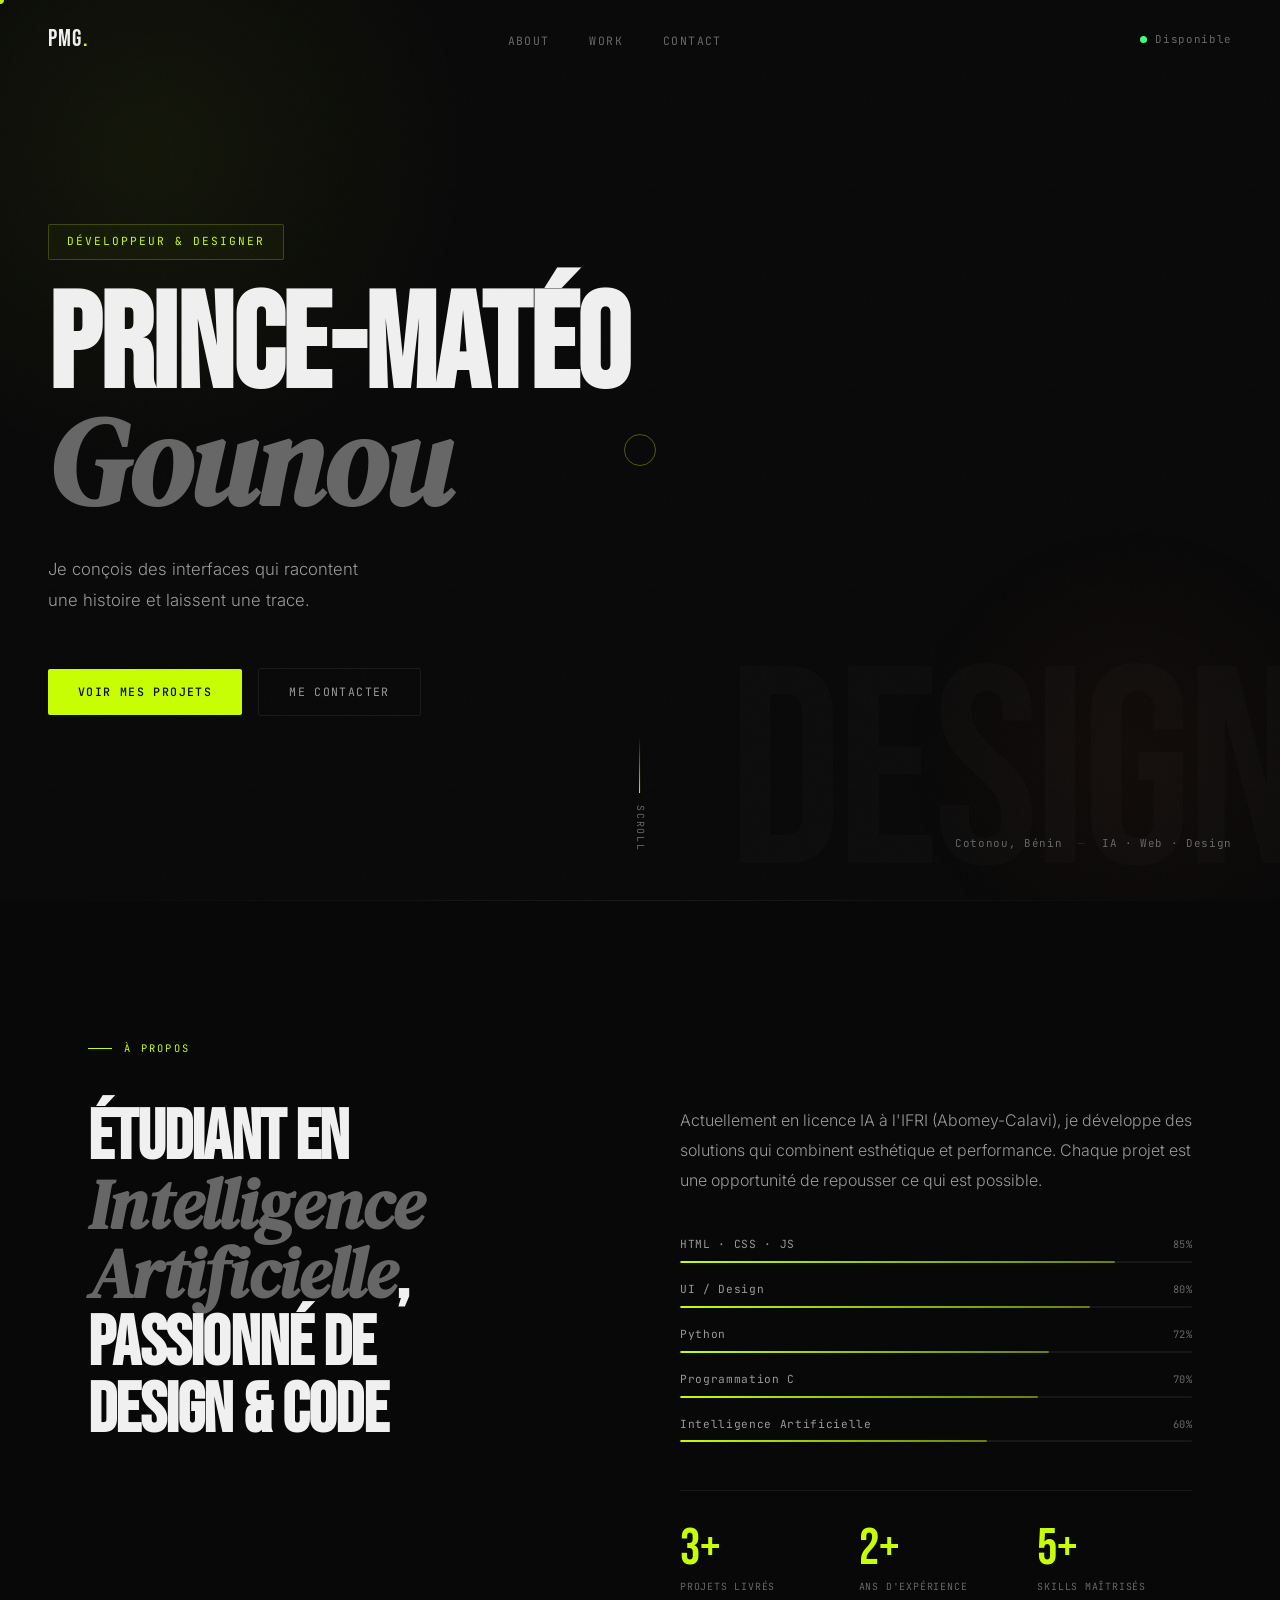
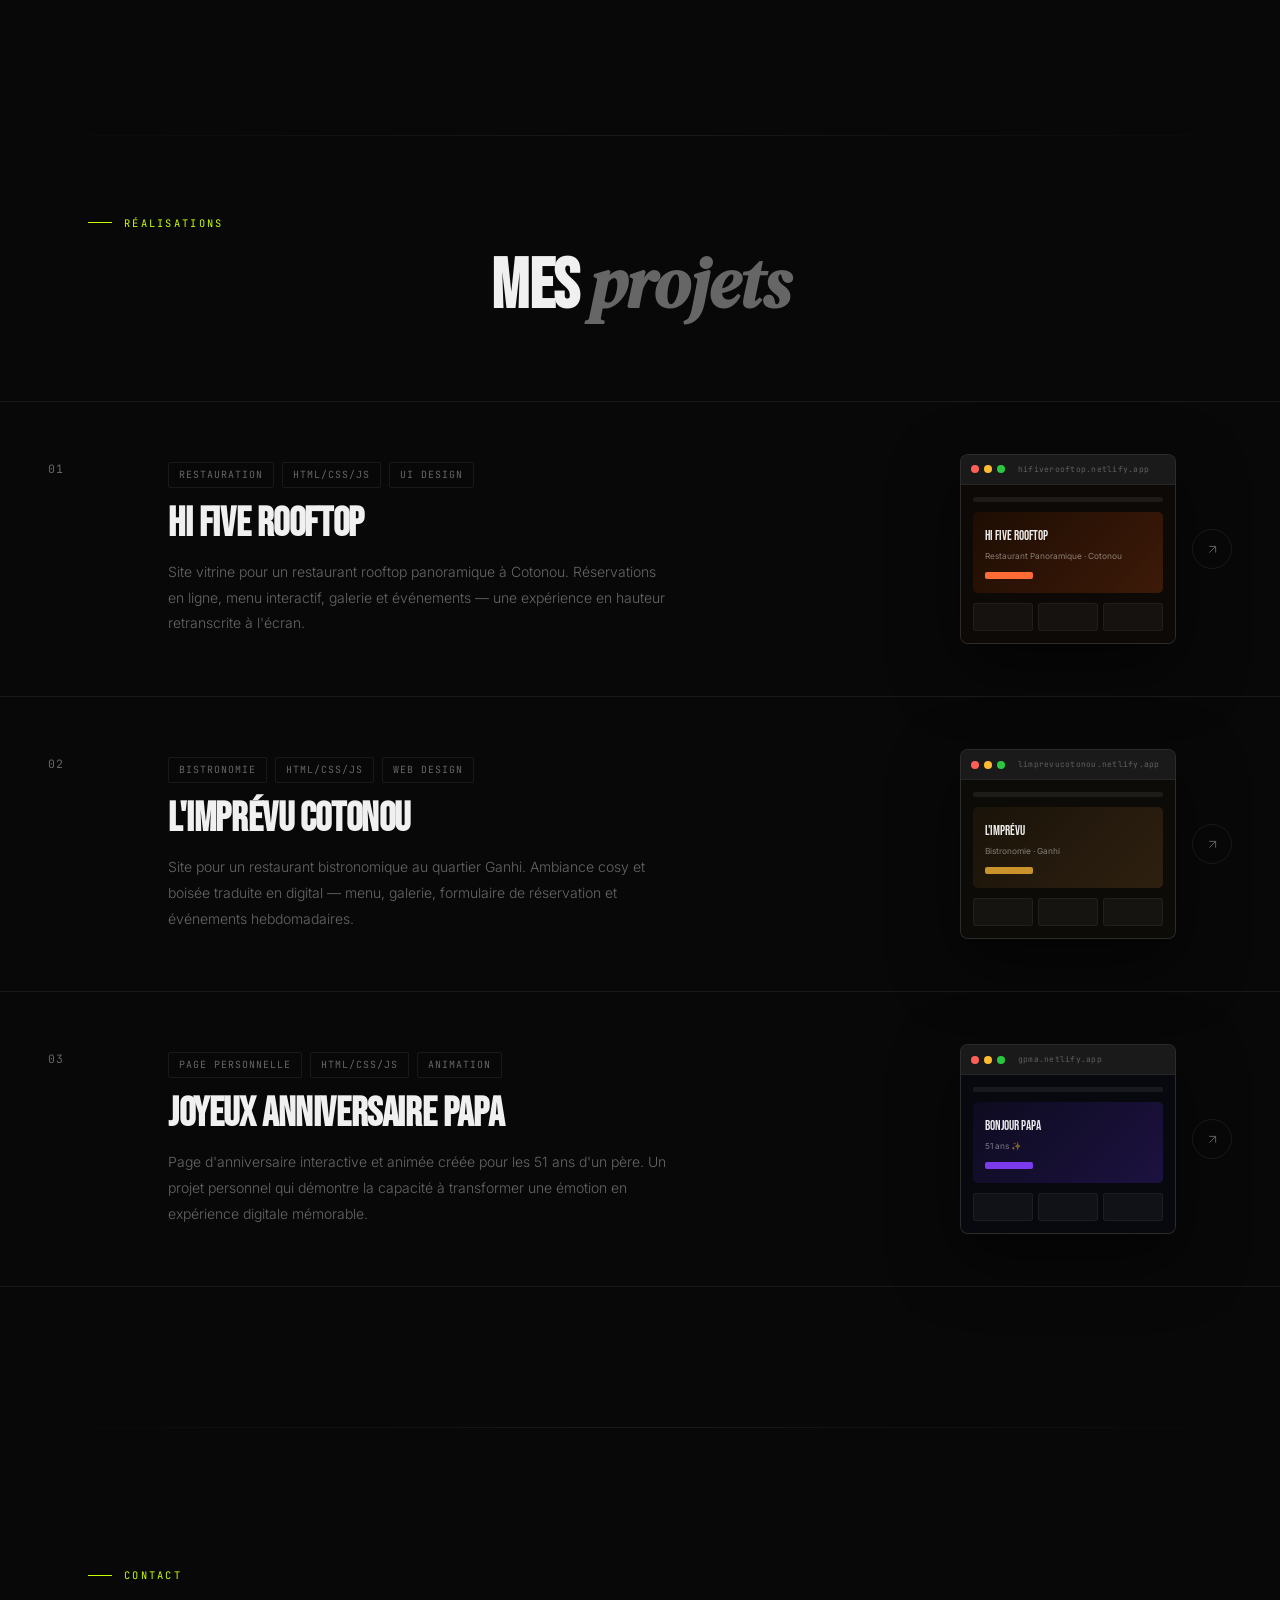
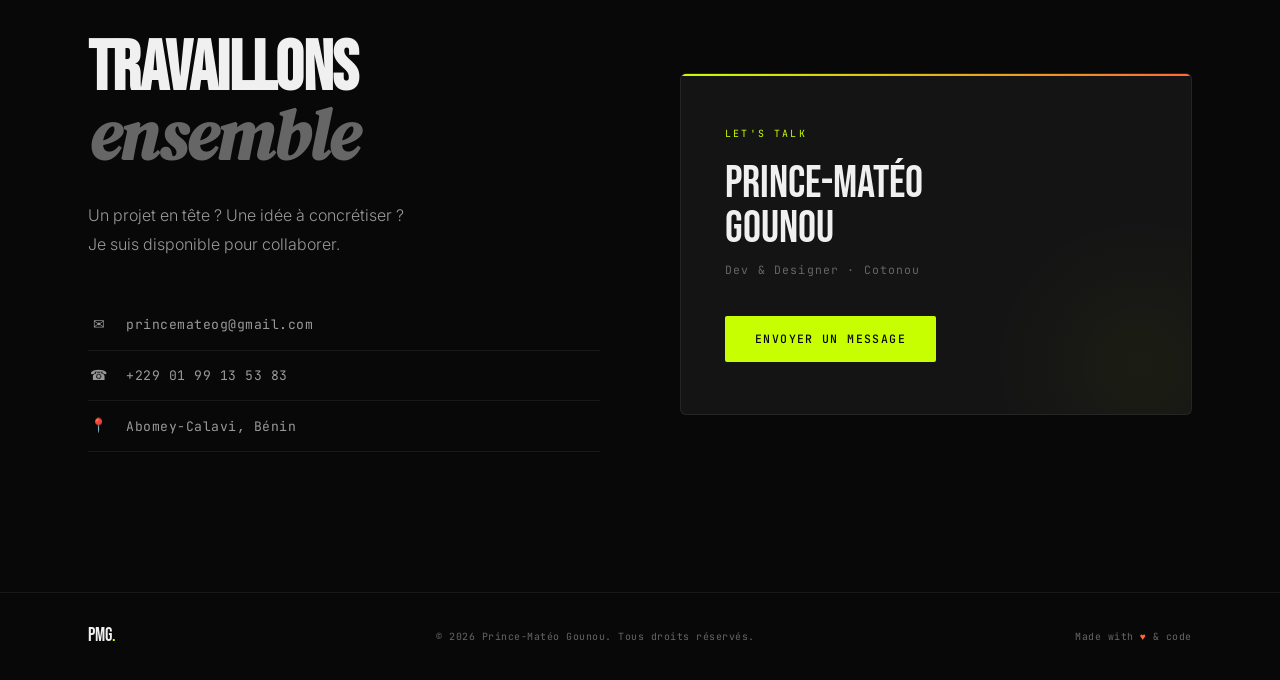
==== index.html @ 150fc267 "Initial commit" ====
<!DOCTYPE html>
<html lang="fr">
<head>
  <meta charset="UTF-8" />
  <meta name="viewport" content="width=device-width, initial-scale=1.0" />
  <title>Prince-Matéo Gounou — Portfolio</title>
  <link rel="stylesheet" href="style.css" />
  <link rel="preconnect" href="https://fonts.googleapis.com" />
  <link rel="preconnect" href="https://fonts.gstatic.com" crossorigin />
  <link href="https://fonts.googleapis.com/css2?family=Bebas+Neue&family=DM+Serif+Display:ital@0;1&family=JetBrains+Mono:wght@300;400&family=Inter:wght@300;400;500&display=swap" rel="stylesheet" />
</head>
<body>

  <!-- Custom cursor -->
  <div class="cursor" id="cursor"></div>
  <div class="cursor-trail" id="cursorTrail"></div>

  <!-- Noise overlay -->
  <div class="noise"></div>

  <!-- NAV -->
  <nav class="nav" id="nav">
    <div class="nav-logo">PMG<span class="dot">.</span></div>
    <ul class="nav-links" id="navLinks">
      <li><a href="#about">About</a></li>
      <li><a href="#projects">Work</a></li>
      <li><a href="#contact">Contact</a></li>
    </ul>
    <div class="nav-right">
      <div class="nav-status">
        <span class="status-dot"></span>
        <span>Disponible</span>
      </div>
      <button class="hamburger" id="hamburger" aria-label="Ouvrir le menu">
        <span></span><span></span><span></span>
      </button>
    </div>
  </nav>

  <!-- Mobile menu overlay -->
  <div class="mobile-menu" id="mobileMenu">
    <button class="mobile-close" id="mobileClose" aria-label="Fermer">✕</button>
    <a href="#about" class="mobile-link">About</a>
    <a href="#projects" class="mobile-link">Work</a>
    <a href="#contact" class="mobile-link">Contact</a>
  </div>
  <div class="mobile-overlay" id="mobileOverlay"></div>

  <!-- HERO -->
  <section class="hero" id="hero">
    <div class="hero-bg-text">DESIGN</div>
    <div class="hero-content">
      <div class="hero-tag reveal-up">Développeur &amp; Designer</div>
      <h1 class="hero-title">
        <span class="line reveal-up" data-delay="0.1">Prince-Matéo</span>
        <span class="line italic reveal-up" data-delay="0.2">Gounou</span>
      </h1>
      <p class="hero-sub reveal-up" data-delay="0.35">
        Je conçois des interfaces qui racontent<br />une histoire et laissent une trace.
      </p>
      <div class="hero-cta reveal-up" data-delay="0.45">
        <a href="#projects" class="btn-primary">Voir mes projets</a>
        <a href="#contact" class="btn-ghost">Me contacter</a>
      </div>
    </div>
    <div class="hero-scroll">
      <div class="scroll-line"></div>
      <span>Scroll</span>
    </div>
    <div class="hero-meta">
      <span>Cotonou, Bénin</span>
      <span class="sep">—</span>
      <span>IA · Web · Design</span>
    </div>
  </section>

  <!-- ABOUT -->
  <section class="about" id="about">
    <div class="container">
      <div class="section-label reveal-up">À propos</div>
      <div class="about-grid">
        <div class="about-left reveal-up">
          <h2 class="section-title">Étudiant en <em>Intelligence<br />Artificielle</em>, passionné de<br />design &amp; code</h2>
        </div>
        <div class="about-right">
          <p class="reveal-up" data-delay="0.1">
            Actuellement en licence IA à l'IFRI (Abomey-Calavi), je développe des solutions
            qui combinent esthétique et performance. Chaque projet est une opportunité
            de repousser ce qui est possible.
          </p>
          <div class="skills-grid reveal-up" data-delay="0.2">
            <div class="skill-item">
              <div class="skill-header">
                <span class="skill-label">HTML · CSS · JS</span>
                <span class="skill-pct">85%</span>
              </div>
              <div class="skill-bar"><div class="skill-fill" data-w="85"></div></div>
            </div>
            <div class="skill-item">
              <div class="skill-header">
                <span class="skill-label">UI / Design</span>
                <span class="skill-pct">80%</span>
              </div>
              <div class="skill-bar"><div class="skill-fill" data-w="80"></div></div>
            </div>
            <div class="skill-item">
              <div class="skill-header">
                <span class="skill-label">Python</span>
                <span class="skill-pct">72%</span>
              </div>
              <div class="skill-bar"><div class="skill-fill" data-w="72"></div></div>
            </div>
            <div class="skill-item">
              <div class="skill-header">
                <span class="skill-label">Programmation C</span>
                <span class="skill-pct">70%</span>
              </div>
              <div class="skill-bar"><div class="skill-fill" data-w="70"></div></div>
            </div>
            <div class="skill-item">
              <div class="skill-header">
                <span class="skill-label">Intelligence Artificielle</span>
                <span class="skill-pct">60%</span>
              </div>
              <div class="skill-bar"><div class="skill-fill" data-w="60"></div></div>
            </div>
          </div>
          <div class="about-stats reveal-up" data-delay="0.3">
            <div class="stat">
              <span class="stat-num" data-target="3">0</span>
              <span class="stat-label">Projets livrés</span>
            </div>
            <div class="stat">
              <span class="stat-num" data-target="2">0</span>
              <span class="stat-label">Ans d'expérience</span>
            </div>
            <div class="stat">
              <span class="stat-num" data-target="5">0</span>
              <span class="stat-label">Skills maîtrisés</span>
            </div>
          </div>
        </div>
      </div>
    </div>
  </section>

  <!-- PROJECTS -->
  <section class="projects" id="projects">
    <div class="container">
      <div class="section-label reveal-up">Réalisations</div>
      <h2 class="section-title centered reveal-up">Mes <em>projets</em></h2>
    </div>

    <div class="projects-list">

      <!-- Project 1 -->
      <article class="project-card reveal-up" data-delay="0.05">
        <a href="https://hifiverooftop.netlify.app/" target="_blank" rel="noopener noreferrer" class="project-link">
          <div class="project-number">01</div>
          <div class="project-info">
            <div class="project-tags">
              <span>Restauration</span>
              <span>HTML/CSS/JS</span>
              <span>UI Design</span>
            </div>
            <h3 class="project-title">Hi Five Rooftop</h3>
            <p class="project-desc">
              Site vitrine pour un restaurant rooftop panoramique à Cotonou.
              Réservations en ligne, menu interactif, galerie et événements —
              une expérience en hauteur retranscrite à l'écran.
            </p>
          </div>
          <div class="project-preview">
            <div class="project-screen">
              <div class="screen-header">
                <span class="dot-r"></span><span class="dot-y"></span><span class="dot-g"></span>
                <div class="screen-url">hifiverooftop.netlify.app</div>
              </div>
              <div class="screen-body hifive-preview">
                <div class="prev-nav"></div>
                <div class="prev-hero">
                  <div class="prev-title">Hi Five Rooftop</div>
                  <div class="prev-sub">Restaurant Panoramique · Cotonou</div>
                  <div class="prev-btn"></div>
                </div>
                <div class="prev-cards">
                  <div class="prev-card"></div>
                  <div class="prev-card"></div>
                  <div class="prev-card"></div>
                </div>
              </div>
            </div>
            <div class="project-arrow">
              <svg viewBox="0 0 24 24" fill="none" stroke="currentColor" stroke-width="1.5">
                <path d="M7 17L17 7M17 7H7M17 7v10"/>
              </svg>
            </div>
          </div>
        </a>
      </article>

      <!-- Project 2 -->
      <article class="project-card reveal-up" data-delay="0.1">
        <a href="https://limprevucotonou.netlify.app/" target="_blank" rel="noopener noreferrer" class="project-link">
          <div class="project-number">02</div>
          <div class="project-info">
            <div class="project-tags">
              <span>Bistronomie</span>
              <span>HTML/CSS/JS</span>
              <span>Web Design</span>
            </div>
            <h3 class="project-title">L'Imprévu Cotonou</h3>
            <p class="project-desc">
              Site pour un restaurant bistronomique au quartier Ganhi.
              Ambiance cosy et boisée traduite en digital — menu, galerie,
              formulaire de réservation et événements hebdomadaires.
            </p>
          </div>
          <div class="project-preview">
            <div class="project-screen">
              <div class="screen-header">
                <span class="dot-r"></span><span class="dot-y"></span><span class="dot-g"></span>
                <div class="screen-url">limprevucotonou.netlify.app</div>
              </div>
              <div class="screen-body imprevu-preview">
                <div class="prev-nav"></div>
                <div class="prev-hero">
                  <div class="prev-title">L'Imprévu</div>
                  <div class="prev-sub">Bistronomie · Ganhi</div>
                  <div class="prev-btn"></div>
                </div>
                <div class="prev-cards">
                  <div class="prev-card"></div>
                  <div class="prev-card"></div>
                  <div class="prev-card"></div>
                </div>
              </div>
            </div>
            <div class="project-arrow">
              <svg viewBox="0 0 24 24" fill="none" stroke="currentColor" stroke-width="1.5">
                <path d="M7 17L17 7M17 7H7M17 7v10"/>
              </svg>
            </div>
          </div>
        </a>
      </article>

      <!-- Project 3 -->
      <article class="project-card reveal-up" data-delay="0.15">
        <a href="https://gpma.netlify.app/" target="_blank" rel="noopener noreferrer" class="project-link">
          <div class="project-number">03</div>
          <div class="project-info">
            <div class="project-tags">
              <span>Page personnelle</span>
              <span>HTML/CSS/JS</span>
              <span>Animation</span>
            </div>
            <h3 class="project-title">Joyeux Anniversaire Papa</h3>
            <p class="project-desc">
              Page d'anniversaire interactive et animée créée pour les 51 ans
              d'un père. Un projet personnel qui démontre la capacité à
              transformer une émotion en expérience digitale mémorable.
            </p>
          </div>
          <div class="project-preview">
            <div class="project-screen">
              <div class="screen-header">
                <span class="dot-r"></span><span class="dot-y"></span><span class="dot-g"></span>
                <div class="screen-url">gpma.netlify.app</div>
              </div>
              <div class="screen-body gpma-preview">
                <div class="prev-nav"></div>
                <div class="prev-hero">
                  <div class="prev-title">Bonjour Papa</div>
                  <div class="prev-sub">51 ans ✨</div>
                  <div class="prev-btn"></div>
                </div>
                <div class="prev-cards">
                  <div class="prev-card"></div>
                  <div class="prev-card"></div>
                  <div class="prev-card"></div>
                </div>
              </div>
            </div>
            <div class="project-arrow">
              <svg viewBox="0 0 24 24" fill="none" stroke="currentColor" stroke-width="1.5">
                <path d="M7 17L17 7M17 7H7M17 7v10"/>
              </svg>
            </div>
          </div>
        </a>
      </article>

    </div>
  </section>

  <!-- CONTACT -->
  <section class="contact" id="contact">
    <div class="container">
      <div class="section-label reveal-up">Contact</div>
      <div class="contact-grid">
        <div class="contact-left reveal-up">
          <h2 class="section-title">Travaillons<br /><em>ensemble</em></h2>
          <p>Un projet en tête ? Une idée à concrétiser ?<br />Je suis disponible pour collaborer.</p>
          <div class="contact-links">
            <a href="mailto:princemateog@gmail.com" class="contact-link">
              <span class="cl-icon">✉</span>
              <span>princemateog@gmail.com</span>
            </a>
            <a href="tel:+2290199135383" class="contact-link">
              <span class="cl-icon">☎</span>
              <span>+229 01 99 13 53 83</span>
            </a>
            <div class="contact-link no-link">
              <span class="cl-icon">📍</span>
              <span>Abomey-Calavi, Bénin</span>
            </div>
          </div>
        </div>
        <div class="contact-right reveal-up" data-delay="0.2">
          <div class="contact-card">
            <div class="cc-tag">Let's talk</div>
            <div class="cc-big">Prince-Matéo<br />Gounou</div>
            <div class="cc-role">Dev &amp; Designer · Cotonou</div>
            <a href="mailto:princemateog@gmail.com" class="btn-primary">Envoyer un message</a>
          </div>
        </div>
      </div>
    </div>
  </section>

  <!-- FOOTER -->
  <footer class="footer">
    <div class="container footer-inner">
      <span class="footer-logo">PMG<span class="dot">.</span></span>
      <span class="footer-copy">© 2026 Prince-Matéo Gounou. Tous droits réservés.</span>
      <span class="footer-made">Made with <span class="heart">♥</span> &amp; code</span>
    </div>
  </footer>

  <script src="script.js"></script>
</body>
</html>
---- style.css ----
/* ===== RESET & BASE ===== */
*, *::before, *::after {
  margin: 0;
  padding: 0;
  box-sizing: border-box;
}

:root {
  --bg: #080808;
  --bg2: #0e0e0e;
  --surface: #141414;
  --border: rgba(255,255,255,0.07);
  --accent: #c8ff00;
  --accent2: #ff6b35;
  --text: #f0f0f0;
  --text-muted: #666;
  --text-dim: #999;
  --font-display: 'Bebas Neue', sans-serif;
  --font-serif: 'DM Serif Display', serif;
  --font-mono: 'JetBrains Mono', monospace;
  --font-body: 'Inter', sans-serif;
  --nav-h: 80px;
}

html {
  scroll-behavior: smooth;
  cursor: none;
}

body {
  background: var(--bg);
  color: var(--text);
  font-family: var(--font-body);
  font-size: 16px;
  line-height: 1.6;
  overflow-x: hidden;
}

/* ===== NOISE ===== */
.noise {
  position: fixed;
  inset: 0;
  z-index: 998;
  pointer-events: none;
  opacity: 0.03;
  background-image: url("data:image/svg+xml,%3Csvg viewBox='0 0 256 256' xmlns='http://www.w3.org/2000/svg'%3E%3Cfilter id='noise'%3E%3CfeTurbulence type='fractalNoise' baseFrequency='0.9' numOctaves='4' stitchTiles='stitch'/%3E%3C/filter%3E%3Crect width='100%25' height='100%25' filter='url(%23noise)'/%3E%3C/svg%3E");
  background-size: 200px;
}

/* ===== CURSOR ===== */
.cursor {
  width: 8px;
  height: 8px;
  background: var(--accent);
  border-radius: 50%;
  position: fixed;
  top: 0;
  left: 0;
  z-index: 9999;
  pointer-events: none;
  transform: translate(-50%, -50%);
  transition: width 0.3s, height 0.3s, background 0.3s;
  mix-blend-mode: difference;
  will-change: transform;
}

.cursor.hovering {
  width: 20px;
  height: 20px;
}

.cursor-trail {
  width: 32px;
  height: 32px;
  border: 1px solid rgba(200, 255, 0, 0.35);
  border-radius: 50%;
  position: fixed;
  top: 0;
  left: 0;
  z-index: 9998;
  pointer-events: none;
  transform: translate(-50%, -50%);
  will-change: transform;
  transition: width 0.3s, height 0.3s, opacity 0.3s;
}

/* ===== CONTAINER ===== */
.container {
  max-width: 1200px;
  margin: 0 auto;
  padding: 0 48px;
}

/* ===== NAV ===== */
.nav {
  position: fixed;
  top: 0;
  left: 0;
  right: 0;
  z-index: 200;
  display: flex;
  align-items: center;
  justify-content: space-between;
  padding: 0 48px;
  height: var(--nav-h);
  transition: background 0.4s, backdrop-filter 0.4s, height 0.4s, border-color 0.4s;
  border-bottom: 1px solid transparent;
}

.nav.scrolled {
  background: rgba(8, 8, 8, 0.88);
  backdrop-filter: blur(24px);
  -webkit-backdrop-filter: blur(24px);
  height: 64px;
  border-bottom: 1px solid var(--border);
}

.nav-logo {
  font-family: var(--font-display);
  font-size: 1.5rem;
  letter-spacing: 0.05em;
  color: var(--text);
  text-decoration: none;
}

.dot {
  color: var(--accent);
}

.nav-links {
  display: flex;
  gap: 40px;
  list-style: none;
}

.nav-links a {
  font-family: var(--font-mono);
  font-size: 0.72rem;
  color: var(--text-muted);
  text-decoration: none;
  letter-spacing: 0.12em;
  text-transform: uppercase;
  transition: color 0.3s;
  position: relative;
  padding-bottom: 4px;
}

.nav-links a::after {
  content: '';
  position: absolute;
  bottom: 0;
  left: 0;
  width: 0;
  height: 1px;
  background: var(--accent);
  transition: width 0.35s cubic-bezier(0.4, 0, 0.2, 1);
}

.nav-links a:hover {
  color: var(--accent);
}

.nav-links a:hover::after {
  width: 100%;
}

.nav-right {
  display: flex;
  align-items: center;
  gap: 24px;
}

.nav-status {
  display: flex;
  align-items: center;
  gap: 8px;
  font-family: var(--font-mono);
  font-size: 0.68rem;
  color: var(--text-muted);
  letter-spacing: 0.06em;
}

.status-dot {
  width: 7px;
  height: 7px;
  border-radius: 50%;
  background: #44ff77;
  flex-shrink: 0;
  animation: pulse-dot 2s ease infinite;
}

@keyframes pulse-dot {
  0%, 100% { box-shadow: 0 0 0 0 rgba(68, 255, 119, 0.5); }
  50% { box-shadow: 0 0 0 5px rgba(68, 255, 119, 0); }
}

/* ===== HAMBURGER ===== */
.hamburger {
  display: none;
  flex-direction: column;
  justify-content: center;
  gap: 5px;
  width: 36px;
  height: 36px;
  background: transparent;
  border: 1px solid var(--border);
  border-radius: 4px;
  cursor: none;
  padding: 8px;
  transition: border-color 0.3s;
}

.hamburger:hover {
  border-color: rgba(255,255,255,0.2);
}

.hamburger span {
  display: block;
  width: 100%;
  height: 1px;
  background: var(--text-dim);
  transition: transform 0.3s, opacity 0.3s, background 0.3s;
  transform-origin: center;
}

.hamburger.active span:nth-child(1) {
  transform: translateY(6px) rotate(45deg);
  background: var(--accent);
}

.hamburger.active span:nth-child(2) {
  opacity: 0;
}

.hamburger.active span:nth-child(3) {
  transform: translateY(-6px) rotate(-45deg);
  background: var(--accent);
}

/* ===== MOBILE MENU ===== */
.mobile-menu {
  position: fixed;
  top: 0;
  right: -100%;
  width: min(320px, 85vw);
  height: 100vh;
  background: #0c0c0c;
  border-left: 1px solid var(--border);
  z-index: 300;
  display: flex;
  flex-direction: column;
  justify-content: center;
  gap: 8px;
  padding: 60px 40px;
  transition: right 0.45s cubic-bezier(0.4, 0, 0.2, 1);
}

.mobile-menu.open {
  right: 0;
}

.mobile-close {
  position: absolute;
  top: 24px;
  right: 24px;
  background: transparent;
  border: 1px solid var(--border);
  color: var(--text-muted);
  font-size: 1rem;
  width: 36px;
  height: 36px;
  border-radius: 4px;
  cursor: none;
  transition: color 0.3s, border-color 0.3s;
  display: flex;
  align-items: center;
  justify-content: center;
}

.mobile-close:hover {
  color: var(--text);
  border-color: rgba(255,255,255,0.2);
}

.mobile-link {
  font-family: var(--font-display);
  font-size: 2.8rem;
  color: var(--text-muted);
  text-decoration: none;
  letter-spacing: 0.02em;
  transition: color 0.3s, transform 0.3s;
  display: block;
  line-height: 1.1;
}

.mobile-link:hover {
  color: var(--accent);
  transform: translateX(8px);
}

.mobile-overlay {
  position: fixed;
  inset: 0;
  background: rgba(0,0,0,0.7);
  z-index: 250;
  opacity: 0;
  pointer-events: none;
  transition: opacity 0.4s;
  backdrop-filter: blur(4px);
}

.mobile-overlay.open {
  opacity: 1;
  pointer-events: all;
}

/* ===== HERO ===== */
.hero {
  min-height: 100vh;
  display: flex;
  align-items: center;
  position: relative;
  overflow: hidden;
  padding: calc(var(--nav-h) + 60px) 48px 100px;
}

.hero-bg-text {
  position: absolute;
  bottom: -20px;
  right: -20px;
  font-family: var(--font-display);
  font-size: clamp(8rem, 22vw, 24rem);
  color: rgba(255, 255, 255, 0.018);
  line-height: 1;
  pointer-events: none;
  user-select: none;
  letter-spacing: -0.02em;
  will-change: transform;
}

.hero::before {
  content: '';
  position: absolute;
  top: -200px;
  left: -200px;
  width: 700px;
  height: 700px;
  background: radial-gradient(circle, rgba(200, 255, 0, 0.055) 0%, transparent 65%);
  pointer-events: none;
  animation: glow-shift 8s ease-in-out infinite alternate;
}

.hero::after {
  content: '';
  position: absolute;
  bottom: -100px;
  right: -100px;
  width: 500px;
  height: 500px;
  background: radial-gradient(circle, rgba(255, 107, 53, 0.04) 0%, transparent 65%);
  pointer-events: none;
}

@keyframes glow-shift {
  from { transform: translate(0, 0); }
  to   { transform: translate(60px, 40px); }
}

.hero-content {
  max-width: 960px;
  position: relative;
  z-index: 1;
}

.hero-tag {
  display: inline-flex;
  align-items: center;
  gap: 10px;
  font-family: var(--font-mono);
  font-size: 0.7rem;
  color: var(--accent);
  letter-spacing: 0.18em;
  text-transform: uppercase;
  margin-bottom: 28px;
  padding: 8px 18px;
  border: 1px solid rgba(200, 255, 0, 0.22);
  border-radius: 2px;
  background: rgba(200, 255, 0, 0.03);
}

.hero-title {
  font-family: var(--font-display);
  font-size: clamp(4.5rem, 10.5vw, 11rem);
  line-height: 0.9;
  letter-spacing: -0.01em;
  margin-bottom: 36px;
  display: flex;
  flex-direction: column;
}

.hero-title .line { display: block; }

.hero-title .italic {
  font-family: var(--font-serif);
  font-style: italic;
  color: var(--text-muted);
  font-size: clamp(3.8rem, 9.5vw, 10rem);
}

.hero-sub {
  font-size: 1.05rem;
  color: var(--text-dim);
  line-height: 1.85;
  margin-bottom: 52px;
  font-weight: 300;
}

.hero-cta {
  display: flex;
  align-items: center;
  gap: 16px;
  flex-wrap: wrap;
}

/* ===== BUTTONS ===== */
.btn-primary {
  display: inline-flex;
  align-items: center;
  gap: 10px;
  background: var(--accent);
  color: #080808;
  font-family: var(--font-mono);
  font-size: 0.72rem;
  font-weight: 500;
  letter-spacing: 0.12em;
  text-transform: uppercase;
  text-decoration: none;
  padding: 14px 30px;
  border-radius: 2px;
  border: none;
  cursor: none;
  position: relative;
  overflow: hidden;
  transition: box-shadow 0.3s, transform 0.2s;
}

.btn-primary::before {
  content: '';
  position: absolute;
  inset: 0;
  background: rgba(0, 0, 0, 0.18);
  transform: translateX(-101%);
  transition: transform 0.35s cubic-bezier(0.4, 0, 0.2, 1);
}

.btn-primary:hover::before { transform: translateX(0); }

.btn-primary:hover {
  box-shadow: 0 0 40px rgba(200, 255, 0, 0.28);
  transform: translateY(-2px);
}

.btn-ghost {
  display: inline-flex;
  align-items: center;
  gap: 10px;
  background: transparent;
  color: var(--text-dim);
  font-family: var(--font-mono);
  font-size: 0.72rem;
  letter-spacing: 0.12em;
  text-transform: uppercase;
  text-decoration: none;
  padding: 14px 30px;
  border: 1px solid var(--border);
  border-radius: 2px;
  cursor: none;
  transition: color 0.3s, border-color 0.3s, transform 0.2s;
}

.btn-ghost:hover {
  color: var(--text);
  border-color: rgba(255, 255, 255, 0.22);
  transform: translateY(-2px);
}

/* ===== SCROLL INDICATOR ===== */
.hero-scroll {
  position: absolute;
  bottom: 48px;
  left: 50%;
  transform: translateX(-50%);
  display: flex;
  flex-direction: column;
  align-items: center;
  gap: 12px;
  z-index: 1;
}

.hero-scroll span {
  font-family: var(--font-mono);
  font-size: 0.62rem;
  color: var(--text-muted);
  letter-spacing: 0.18em;
  text-transform: uppercase;
  writing-mode: vertical-rl;
}

.scroll-line {
  width: 1px;
  height: 56px;
  background: linear-gradient(to bottom, transparent, var(--accent));
  animation: scroll-anim 2.2s ease infinite;
}

@keyframes scroll-anim {
  0%   { transform: scaleY(0); transform-origin: top; }
  48%  { transform: scaleY(1); transform-origin: top; }
  52%  { transform: scaleY(1); transform-origin: bottom; }
  100% { transform: scaleY(0); transform-origin: bottom; }
}

.hero-meta {
  position: absolute;
  bottom: 48px;
  right: 48px;
  display: flex;
  align-items: center;
  gap: 16px;
  font-family: var(--font-mono);
  font-size: 0.68rem;
  color: var(--text-muted);
  letter-spacing: 0.06em;
  z-index: 1;
}

.hero-meta .sep { opacity: 0.3; }

/* ===== SECTION LABELS & TITLES ===== */
.section-label {
  font-family: var(--font-mono);
  font-size: 0.65rem;
  color: var(--accent);
  letter-spacing: 0.22em;
  text-transform: uppercase;
  margin-bottom: 20px;
  display: flex;
  align-items: center;
  gap: 12px;
}

.section-label::before {
  content: '';
  display: inline-block;
  width: 24px;
  height: 1px;
  background: var(--accent);
  flex-shrink: 0;
}

.section-title {
  font-family: var(--font-display);
  font-size: clamp(2.8rem, 5.5vw, 5.5rem);
  line-height: 0.95;
  letter-spacing: -0.01em;
  color: var(--text);
}

.section-title em {
  font-family: var(--font-serif);
  font-style: italic;
  color: var(--text-muted);
}

.section-title.centered { text-align: center; }

/* ===== DIVIDER ===== */
.section-divider {
  width: 100%;
  height: 1px;
  background: linear-gradient(to right, transparent, var(--border), transparent);
}

/* ===== ABOUT ===== */
.about {
  padding: 140px 0;
  position: relative;
}

.about::before {
  content: '';
  position: absolute;
  top: 0; left: 0; right: 0;
  height: 1px;
  background: linear-gradient(to right, transparent, var(--border), transparent);
}

.about-grid {
  display: grid;
  grid-template-columns: 1fr 1fr;
  gap: 80px;
  align-items: start;
  margin-top: 48px;
}

.about-right p {
  color: var(--text-dim);
  font-size: 1rem;
  line-height: 1.9;
  margin-bottom: 40px;
  font-weight: 300;
}

/* ===== SKILLS ===== */
.skills-grid {
  display: flex;
  flex-direction: column;
  gap: 18px;
  margin-bottom: 48px;
}

.skill-item {
  display: flex;
  flex-direction: column;
  gap: 7px;
}

.skill-header {
  display: flex;
  justify-content: space-between;
  align-items: center;
}

.skill-label {
  font-family: var(--font-mono);
  font-size: 0.7rem;
  color: var(--text-dim);
  letter-spacing: 0.06em;
}

.skill-pct {
  font-family: var(--font-mono);
  font-size: 0.65rem;
  color: var(--text-muted);
  letter-spacing: 0.04em;
}

.skill-bar {
  height: 2px;
  background: rgba(255,255,255,0.06);
  border-radius: 2px;
  overflow: hidden;
}

.skill-fill {
  height: 100%;
  background: linear-gradient(to right, var(--accent), rgba(200, 255, 0, 0.45));
  border-radius: 2px;
  width: 0;
  transition: width 1.4s cubic-bezier(0.4, 0, 0.2, 1);
}

/* ===== STATS ===== */
.about-stats {
  display: grid;
  grid-template-columns: repeat(3, 1fr);
  gap: 24px;
  padding-top: 32px;
  border-top: 1px solid var(--border);
}

.stat { display: flex; flex-direction: column; gap: 4px; }

.stat-num {
  font-family: var(--font-display);
  font-size: 3.2rem;
  color: var(--accent);
  line-height: 1;
}

.stat-label {
  font-family: var(--font-mono);
  font-size: 0.62rem;
  color: var(--text-muted);
  letter-spacing: 0.08em;
  text-transform: uppercase;
}

/* ===== PROJECTS ===== */
.projects {
  padding: 80px 0 140px;
  position: relative;
}

.projects::before {
  content: '';
  position: absolute;
  top: 0; left: 0; right: 0;
  height: 1px;
  background: linear-gradient(to right, transparent, var(--border), transparent);
}

.projects-list { margin-top: 80px; }

.project-card {
  border-top: 1px solid var(--border);
  transition: background 0.3s;
}

.project-card:last-child { border-bottom: 1px solid var(--border); }

.project-link {
  display: grid;
  grid-template-columns: 72px 1fr 300px;
  gap: 48px;
  align-items: center;
  padding: 52px 48px;
  text-decoration: none;
  color: inherit;
  transition: background 0.3s;
}

.project-link:hover { background: rgba(255,255,255,0.018); }

.project-link:hover .project-number { color: var(--accent); }

.project-link:hover .project-title { color: var(--accent); }

.project-link:hover .project-arrow {
  border-color: var(--accent);
  color: var(--accent);
}

.project-link:hover .project-arrow svg { transform: translate(4px, -4px); }

.project-number {
  font-family: var(--font-mono);
  font-size: 0.72rem;
  color: var(--text-muted);
  letter-spacing: 0.12em;
  transition: color 0.3s;
  align-self: flex-start;
  padding-top: 6px;
}

.project-tags {
  display: flex;
  flex-wrap: wrap;
  gap: 8px;
  margin-bottom: 16px;
}

.project-tags span {
  font-family: var(--font-mono);
  font-size: 0.62rem;
  color: var(--text-muted);
  letter-spacing: 0.1em;
  text-transform: uppercase;
  padding: 4px 10px;
  border: 1px solid var(--border);
  border-radius: 2px;
}

.project-title {
  font-family: var(--font-display);
  font-size: clamp(2rem, 3.2vw, 3.2rem);
  line-height: 1;
  letter-spacing: -0.01em;
  color: var(--text);
  margin-bottom: 14px;
  transition: color 0.3s;
}

.project-desc {
  font-size: 0.875rem;
  color: var(--text-muted);
  line-height: 1.85;
  font-weight: 300;
  max-width: 500px;
}

.project-preview {
  display: flex;
  align-items: center;
  gap: 16px;
  justify-content: flex-end;
}

/* ===== BROWSER MOCKUP ===== */
.project-screen {
  width: 216px;
  border-radius: 8px;
  overflow: hidden;
  border: 1px solid rgba(255,255,255,0.1);
  background: var(--surface);
  transition: transform 0.5s cubic-bezier(0.4, 0, 0.2, 1), box-shadow 0.5s;
  box-shadow: 0 24px 64px rgba(0,0,0,0.55);
}

.project-link:hover .project-screen {
  transform: rotate(-1.5deg) scale(1.03);
  box-shadow: 0 32px 80px rgba(0,0,0,0.7), 0 0 40px rgba(200,255,0,0.06);
}

.screen-header {
  display: flex;
  align-items: center;
  gap: 5px;
  padding: 8px 10px;
  background: #1a1a1a;
  border-bottom: 1px solid rgba(255,255,255,0.05);
}

.dot-r { width: 8px; height: 8px; border-radius: 50%; background: #ff5f57; flex-shrink: 0; }
.dot-y { width: 8px; height: 8px; border-radius: 50%; background: #febc2e; flex-shrink: 0; }
.dot-g { width: 8px; height: 8px; border-radius: 50%; background: #28c840; flex-shrink: 0; }

.screen-url {
  font-family: var(--font-mono);
  font-size: 0.5rem;
  color: rgba(255,255,255,0.3);
  margin-left: 8px;
  letter-spacing: 0.03em;
  overflow: hidden;
  white-space: nowrap;
  text-overflow: ellipsis;
  flex: 1;
}

.screen-body {
  padding: 12px;
  min-height: 145px;
}

.prev-nav {
  height: 5px;
  background: rgba(255,255,255,0.07);
  border-radius: 2px;
  margin-bottom: 10px;
}

.prev-hero {
  border-radius: 5px;
  padding: 14px 12px;
  margin-bottom: 10px;
  position: relative;
  overflow: hidden;
}

.prev-title {
  font-family: var(--font-display);
  font-size: 0.82rem;
  color: rgba(255, 255, 255, 0.92);
  margin-bottom: 3px;
  position: relative;
  z-index: 1;
}

.prev-sub {
  font-size: 0.52rem;
  color: rgba(255, 255, 255, 0.45);
  margin-bottom: 9px;
  position: relative;
  z-index: 1;
}

.prev-btn {
  width: 48px;
  height: 7px;
  border-radius: 2px;
  position: relative;
  z-index: 1;
}

.prev-cards {
  display: grid;
  grid-template-columns: repeat(3, 1fr);
  gap: 5px;
}

.prev-card {
  height: 28px;
  border-radius: 3px;
  background: rgba(255,255,255,0.04);
  border: 1px solid rgba(255,255,255,0.05);
}

/* Preview themes */
.hifive-preview { background: #0d0906; }
.hifive-preview .prev-hero { background: linear-gradient(135deg, #1e0d03, #3d1a08); }
.hifive-preview .prev-btn { background: #ff6b35; }

.imprevu-preview { background: #0d0b08; }
.imprevu-preview .prev-hero { background: linear-gradient(135deg, #1a1309, #2e2010); }
.imprevu-preview .prev-btn { background: #c9922a; }

.gpma-preview { background: #08090f; }
.gpma-preview .prev-hero { background: linear-gradient(135deg, #0e0b20, #1c1240); }
.gpma-preview .prev-btn { background: #7c3aed; }

/* ===== PROJECT ARROW ===== */
.project-arrow {
  width: 40px;
  height: 40px;
  display: flex;
  align-items: center;
  justify-content: center;
  border: 1px solid var(--border);
  border-radius: 50%;
  color: var(--text-muted);
  flex-shrink: 0;
  transition: border-color 0.3s, color 0.3s;
}

.project-arrow svg {
  width: 15px;
  height: 15px;
  transition: transform 0.3s cubic-bezier(0.4, 0, 0.2, 1);
}

/* ===== CONTACT ===== */
.contact {
  padding: 140px 0;
  position: relative;
}

.contact::before {
  content: '';
  position: absolute;
  top: 0; left: 0; right: 0;
  height: 1px;
  background: linear-gradient(to right, transparent, var(--border), transparent);
}

.contact-grid {
  display: grid;
  grid-template-columns: 1fr 1fr;
  gap: 80px;
  align-items: center;
  margin-top: 52px;
}

.contact-left p {
  color: var(--text-dim);
  margin: 28px 0 40px;
  font-size: 1rem;
  line-height: 1.85;
  font-weight: 300;
}

.contact-links {
  display: flex;
  flex-direction: column;
}

.contact-link {
  display: flex;
  align-items: center;
  gap: 16px;
  color: var(--text-dim);
  text-decoration: none;
  font-family: var(--font-mono);
  font-size: 0.82rem;
  letter-spacing: 0.04em;
  transition: color 0.3s, padding-left 0.3s;
  padding: 14px 0;
  border-bottom: 1px solid var(--border);
}

.contact-link:hover {
  color: var(--accent);
  padding-left: 6px;
}

.contact-link.no-link { cursor: default; }
.contact-link.no-link:hover { color: var(--text-dim); padding-left: 0; }

.cl-icon {
  font-size: 0.85rem;
  width: 22px;
  text-align: center;
  flex-shrink: 0;
}

.contact-card {
  background: var(--surface);
  border: 1px solid var(--border);
  border-radius: 6px;
  padding: 52px 44px;
  position: relative;
  overflow: hidden;
}

.contact-card::before {
  content: '';
  position: absolute;
  top: 0; left: 0; right: 0;
  height: 2px;
  background: linear-gradient(to right, var(--accent), var(--accent2));
}

.contact-card::after {
  content: '';
  position: absolute;
  bottom: -100px;
  right: -100px;
  width: 300px;
  height: 300px;
  background: radial-gradient(circle, rgba(200,255,0,0.04) 0%, transparent 70%);
  pointer-events: none;
}

.cc-tag {
  font-family: var(--font-mono);
  font-size: 0.62rem;
  color: var(--accent);
  letter-spacing: 0.22em;
  text-transform: uppercase;
  margin-bottom: 20px;
}

.cc-big {
  font-family: var(--font-display);
  font-size: 2.8rem;
  line-height: 1;
  margin-bottom: 10px;
  color: var(--text);
}

.cc-role {
  font-family: var(--font-mono);
  font-size: 0.72rem;
  color: var(--text-muted);
  letter-spacing: 0.1em;
  margin-bottom: 36px;
}

/* ===== FOOTER ===== */
.footer {
  padding: 28px 0;
  border-top: 1px solid var(--border);
}

.footer-inner {
  display: flex;
  align-items: center;
  justify-content: space-between;
  flex-wrap: wrap;
  gap: 12px;
}

.footer-logo {
  font-family: var(--font-display);
  font-size: 1.2rem;
}

.footer-copy,
.footer-made {
  font-family: var(--font-mono);
  font-size: 0.62rem;
  color: var(--text-muted);
  letter-spacing: 0.05em;
}

.heart { color: var(--accent2); }

/* ===== REVEAL ANIMATIONS ===== */
.reveal-up {
  opacity: 0;
  transform: translateY(36px);
  transition: opacity 0.85s cubic-bezier(0.4, 0, 0.2, 1),
              transform 0.85s cubic-bezier(0.4, 0, 0.2, 1);
}

.reveal-up.visible {
  opacity: 1;
  transform: translateY(0);
}

/* ===== RESPONSIVE ===== */
@media (max-width: 1100px) {
  .project-link {
    grid-template-columns: 64px 1fr 260px;
    gap: 32px;
    padding: 48px 40px;
  }
}

@media (max-width: 960px) {
  .about-grid,
  .contact-grid {
    grid-template-columns: 1fr;
    gap: 56px;
  }

  .project-link {
    grid-template-columns: 56px 1fr;
    gap: 24px;
    padding: 40px 32px;
  }

  .project-preview { display: none; }

  .hamburger { display: flex; }
  .nav-links { display: none; }
}

@media (max-width: 768px) {
  :root { --nav-h: 64px; }

  .nav { padding: 0 24px; }

  .hero {
    padding: calc(var(--nav-h) + 40px) 24px 80px;
  }

  .hero-meta,
  .hero-scroll { display: none; }

  .container { padding: 0 24px; }

  .about,
  .projects,
  .contact { padding: 100px 0; }

  .projects-list { margin-top: 60px; }

  .project-link {
    grid-template-columns: 1fr;
    gap: 12px;
    padding: 32px 24px;
  }

  .project-number { display: none; }

  .about-stats { grid-template-columns: repeat(3, 1fr); }

  .footer-inner { flex-direction: column; text-align: center; }
}

@media (max-width: 560px) {
  .hero-cta { flex-direction: column; align-items: flex-start; }
  .about-stats { grid-template-columns: repeat(2, 1fr); }
  .contact-card { padding: 36px 28px; }
  .contact-grid { gap: 40px; }
  .mobile-link { font-size: 2.2rem; }
}

/* Hide cursor on touch devices */
@media (hover: none) {
  .cursor, .cursor-trail { display: none; }
  html { cursor: auto; }
  a, button { cursor: pointer; }
}
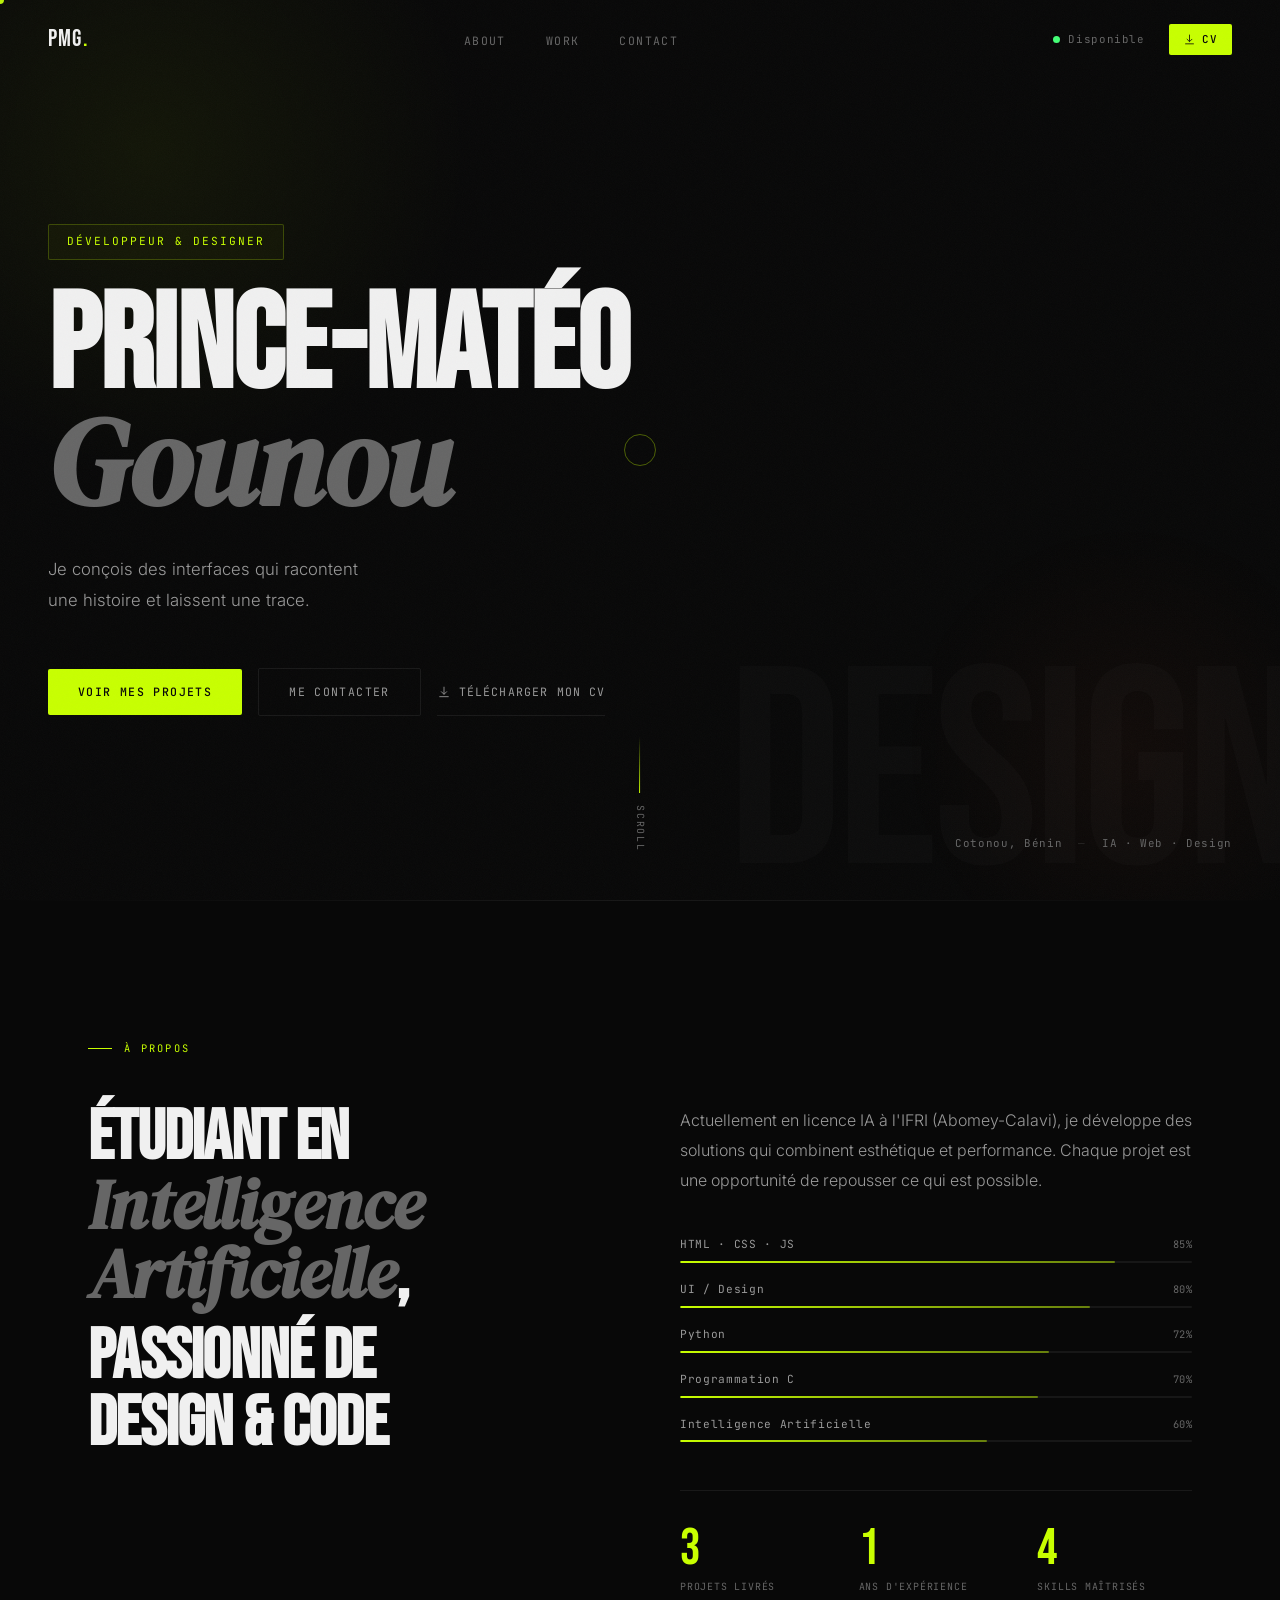
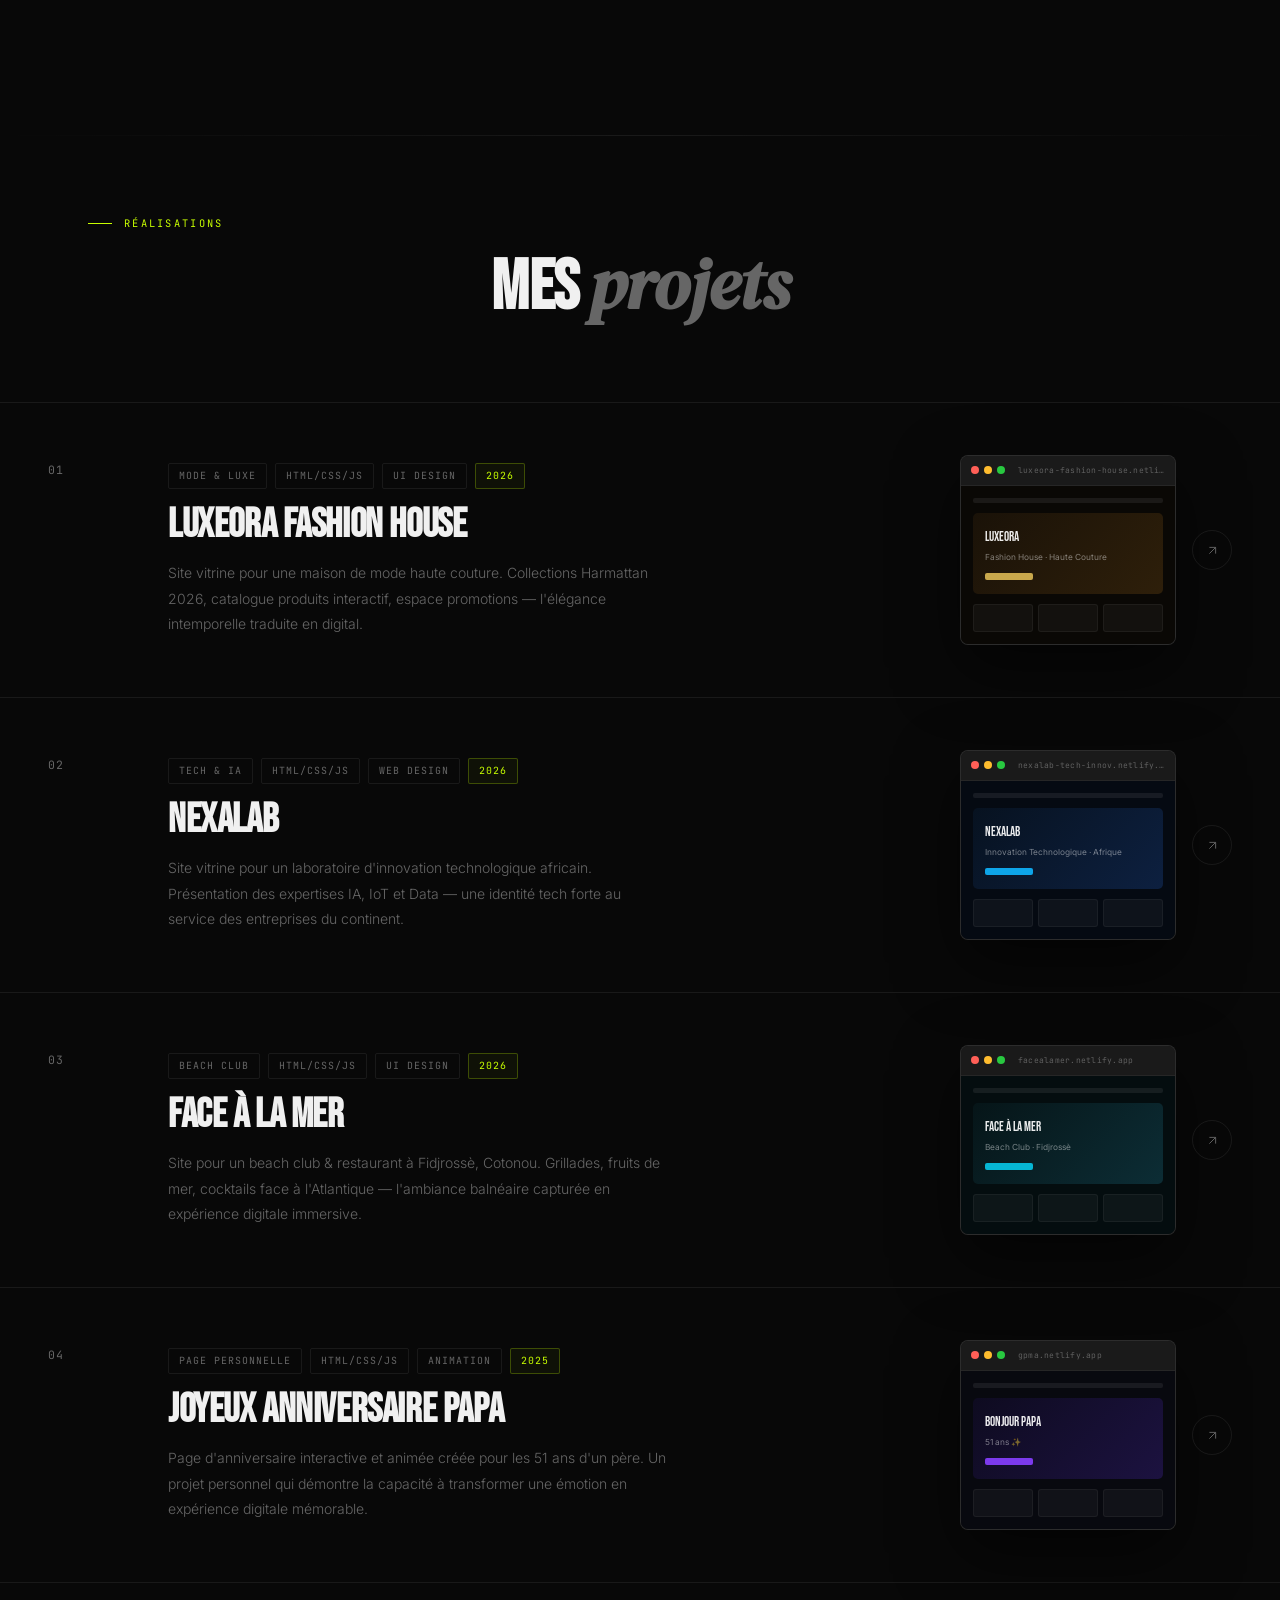
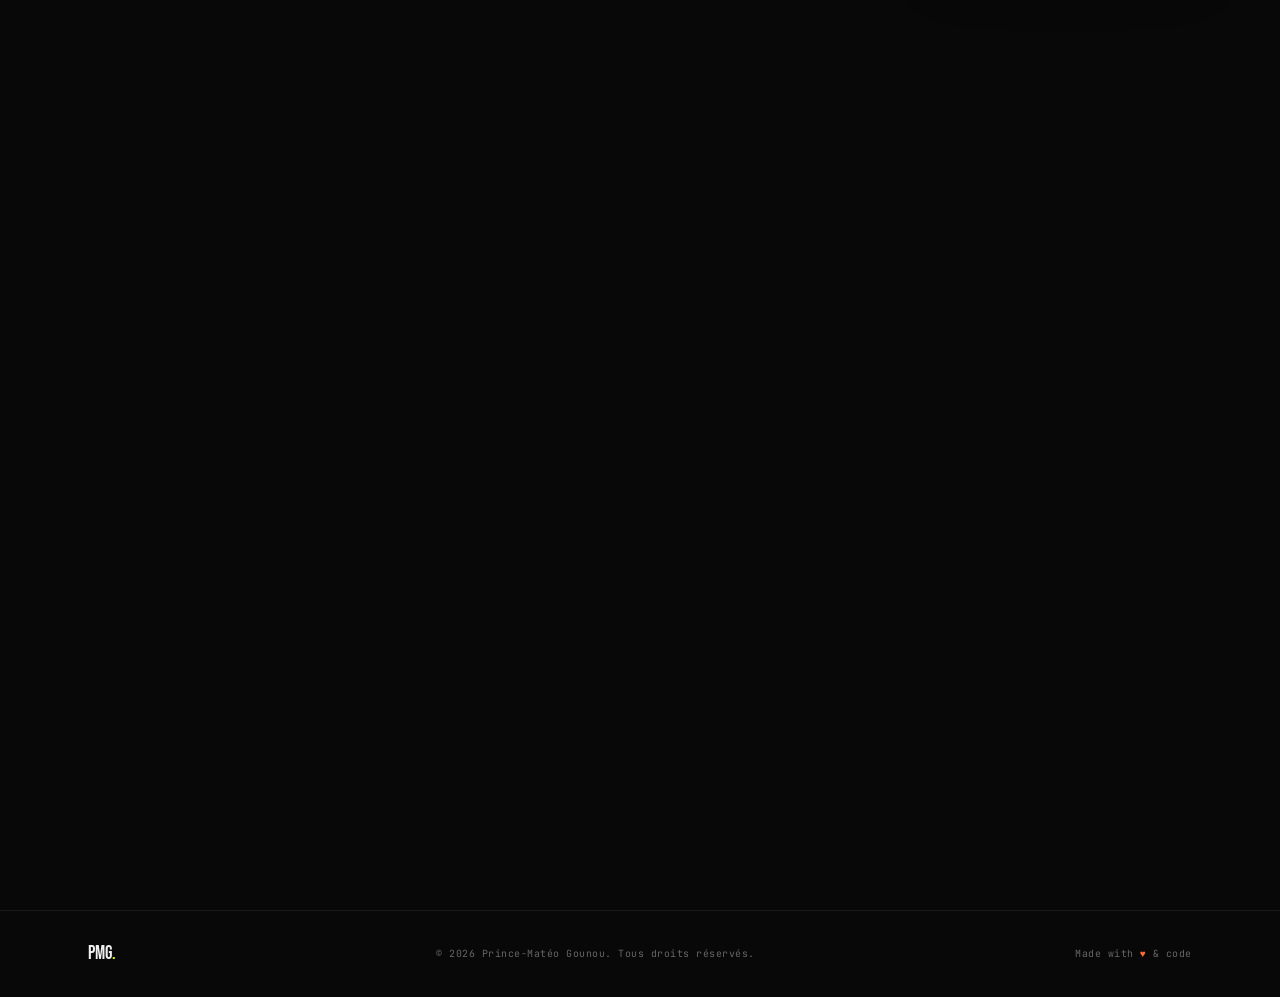
==== commit 0c22a73a: "Update du design + ajout du CV + modularisation du code" ====
--- a/index.html
+++ b/index.html
@@ -3,23 +3,65 @@
 <head>
   <meta charset="UTF-8" />
   <meta name="viewport" content="width=device-width, initial-scale=1.0" />
+
+  <!-- SEO -->
+  <meta name="description" content="Portfolio de Prince-Matéo Gounou — Développeur & Designer UI/UX basé à Cotonou, Bénin. Spécialisé en HTML/CSS/JS, Python et Intelligence Artificielle." />
+  <meta name="author" content="Prince-Matéo Gounou" />
+  <meta name="keywords" content="portfolio, développeur, designer, UI, web, IA, Bénin, Cotonou" />
+
+  <!-- Open Graph -->
+  <meta property="og:type"        content="website" />
+  <meta property="og:url"         content="https://pmg-portfolio.netlify.app/" />
+  <meta property="og:title"       content="Prince-Matéo Gounou — Développeur & Designer" />
+  <meta property="og:description" content="Je conçois des interfaces qui racontent une histoire et laissent une trace." />
+  <meta property="og:image"       content="https://pmg-portfolio.netlify.app/assets/og-image.jpg" />
+  <meta property="og:locale"      content="fr_FR" />
+
+  <!-- Twitter Card -->
+  <meta name="twitter:card"        content="summary_large_image" />
+  <meta name="twitter:title"       content="Prince-Matéo Gounou — Développeur & Designer" />
+  <meta name="twitter:description" content="Je conçois des interfaces qui racontent une histoire et laissent une trace." />
+  <meta name="twitter:image"       content="https://pmg-portfolio.netlify.app/assets/og-image.jpg" />
+
   <title>Prince-Matéo Gounou — Portfolio</title>
-  <link rel="stylesheet" href="style.css" />
+
+  <!-- Favicon -->
+  <link rel="icon" type="image/x-icon"   href="assets/favicon.ico" />
+  <link rel="icon" type="image/svg+xml"  href="assets/favicon.svg" />
+  <link rel="icon" type="image/png" sizes="32x32" href="assets/favicon-32.png" />
+  <link rel="icon" type="image/png" sizes="16x16" href="assets/favicon-16.png" />
+
+  <!-- Fonts -->
   <link rel="preconnect" href="https://fonts.googleapis.com" />
   <link rel="preconnect" href="https://fonts.gstatic.com" crossorigin />
   <link href="https://fonts.googleapis.com/css2?family=Bebas+Neue&family=DM+Serif+Display:ital@0;1&family=JetBrains+Mono:wght@300;400&family=Inter:wght@300;400;500&display=swap" rel="stylesheet" />
+
+  <!-- Styles -->
+  <link rel="stylesheet" href="styles/base.css" />
+  <link rel="stylesheet" href="styles/components/cursor.css" />
+  <link rel="stylesheet" href="styles/components/buttons.css" />
+  <link rel="stylesheet" href="styles/components/reveal.css" />
+  <link rel="stylesheet" href="styles/nav.css" />
+  <link rel="stylesheet" href="styles/hero.css" />
+  <link rel="stylesheet" href="styles/about.css" />
+  <link rel="stylesheet" href="styles/projects.css" />
+  <link rel="stylesheet" href="styles/contact.css" />
+  <link rel="stylesheet" href="styles/footer.css" />
 </head>
 <body>
 
+  <!-- Barre de progression de lecture -->
+  <div class="read-progress" id="readProgress" aria-hidden="true"></div>
+
   <!-- Custom cursor -->
-  <div class="cursor" id="cursor"></div>
-  <div class="cursor-trail" id="cursorTrail"></div>
+  <div class="cursor" id="cursor" aria-hidden="true"></div>
+  <div class="cursor-trail" id="cursorTrail" aria-hidden="true"></div>
 
   <!-- Noise overlay -->
-  <div class="noise"></div>
+  <div class="noise" aria-hidden="true"></div>
 
   <!-- NAV -->
-  <nav class="nav" id="nav">
+  <nav class="nav" id="nav" aria-label="Navigation principale">
     <div class="nav-logo">PMG<span class="dot">.</span></div>
     <ul class="nav-links" id="navLinks">
       <li><a href="#about">About</a></li>
@@ -27,31 +69,38 @@
       <li><a href="#contact">Contact</a></li>
     </ul>
     <div class="nav-right">
-      <div class="nav-status">
+      <div class="nav-status" aria-label="Statut : disponible">
         <span class="status-dot"></span>
         <span>Disponible</span>
       </div>
-      <button class="hamburger" id="hamburger" aria-label="Ouvrir le menu">
+      <a href="assets/CV_Prince-Mateo_Gounou_2026.pdf" download class="btn-cv" aria-label="Télécharger mon CV">
+        <svg viewBox="0 0 24 24" fill="none" stroke="currentColor" stroke-width="1.5" aria-hidden="true">
+          <path d="M12 3v13M7 11l5 5 5-5M4 20h16"/>
+        </svg>
+        <span>CV</span>
+      </a>
+      <button class="hamburger" id="hamburger" aria-label="Ouvrir le menu" aria-expanded="false" aria-controls="mobileMenu">
         <span></span><span></span><span></span>
       </button>
     </div>
   </nav>
 
-  <!-- Mobile menu overlay -->
-  <div class="mobile-menu" id="mobileMenu">
-    <button class="mobile-close" id="mobileClose" aria-label="Fermer">✕</button>
-    <a href="#about" class="mobile-link">About</a>
+  <!-- Mobile menu -->
+  <div class="mobile-menu" id="mobileMenu" role="dialog" aria-label="Menu de navigation">
+    <button class="mobile-close" id="mobileClose" aria-label="Fermer le menu">✕</button>
+    <a href="#about"   class="mobile-link">About</a>
     <a href="#projects" class="mobile-link">Work</a>
     <a href="#contact" class="mobile-link">Contact</a>
+    <a href="assets/CV_Prince-Mateo_Gounou_2026.pdf" download class="mobile-link mobile-link--cv">CV ↓</a>
   </div>
-  <div class="mobile-overlay" id="mobileOverlay"></div>
+  <div class="mobile-overlay" id="mobileOverlay" aria-hidden="true"></div>
 
   <!-- HERO -->
-  <section class="hero" id="hero">
-    <div class="hero-bg-text">DESIGN</div>
+  <section class="hero" id="hero" aria-labelledby="hero-title">
+    <div class="hero-bg-text" aria-hidden="true">DESIGN</div>
     <div class="hero-content">
-      <div class="hero-tag reveal-up">Développeur &amp; Designer</div>
-      <h1 class="hero-title">
+      <p class="hero-tag reveal-up">Développeur &amp; Designer</p>
+      <h1 class="hero-title" id="hero-title">
         <span class="line reveal-up" data-delay="0.1">Prince-Matéo</span>
         <span class="line italic reveal-up" data-delay="0.2">Gounou</span>
       </h1>
@@ -60,14 +109,20 @@
       </p>
       <div class="hero-cta reveal-up" data-delay="0.45">
         <a href="#projects" class="btn-primary">Voir mes projets</a>
-        <a href="#contact" class="btn-ghost">Me contacter</a>
+        <a href="#contact"  class="btn-ghost">Me contacter</a>
+        <a href="assets/CV_Prince-Mateo_Gounou_2026.pdf" download class="btn-cv-hero" aria-label="Télécharger mon CV">
+          <svg viewBox="0 0 24 24" fill="none" stroke="currentColor" stroke-width="1.5" aria-hidden="true">
+            <path d="M12 3v13M7 11l5 5 5-5M4 20h16"/>
+          </svg>
+          Télécharger mon CV
+        </a>
       </div>
     </div>
-    <div class="hero-scroll">
+    <div class="hero-scroll" aria-hidden="true">
       <div class="scroll-line"></div>
       <span>Scroll</span>
     </div>
-    <div class="hero-meta">
+    <div class="hero-meta" aria-hidden="true">
       <span>Cotonou, Bénin</span>
       <span class="sep">—</span>
       <span>IA · Web · Design</span>
@@ -75,12 +130,12 @@
   </section>
 
   <!-- ABOUT -->
-  <section class="about" id="about">
+  <section class="about" id="about" aria-labelledby="about-title">
     <div class="container">
       <div class="section-label reveal-up">À propos</div>
       <div class="about-grid">
         <div class="about-left reveal-up">
-          <h2 class="section-title">Étudiant en <em>Intelligence<br />Artificielle</em>, passionné de<br />design &amp; code</h2>
+          <h2 class="section-title" id="about-title">Étudiant en <em>Intelligence<br />Artificielle</em>,<br /><span class="title-gap">passionné de<br />design &amp; code</span></h2>
         </div>
         <div class="about-right">
           <p class="reveal-up" data-delay="0.1">
@@ -88,46 +143,56 @@
             qui combinent esthétique et performance. Chaque projet est une opportunité
             de repousser ce qui est possible.
           </p>
-          <div class="skills-grid reveal-up" data-delay="0.2">
+          <div class="skills-grid reveal-up" data-delay="0.2" aria-label="Compétences techniques">
             <div class="skill-item">
               <div class="skill-header">
                 <span class="skill-label">HTML · CSS · JS</span>
-                <span class="skill-pct">85%</span>
-              </div>
-              <div class="skill-bar"><div class="skill-fill" data-w="85"></div></div>
+                <span class="skill-pct" aria-hidden="true">85%</span>
+              </div>
+              <div class="skill-bar" role="progressbar" aria-valuenow="85" aria-valuemin="0" aria-valuemax="100" aria-label="HTML CSS JS : 85%">
+                <div class="skill-fill" data-w="85"></div>
+              </div>
             </div>
             <div class="skill-item">
               <div class="skill-header">
                 <span class="skill-label">UI / Design</span>
-                <span class="skill-pct">80%</span>
-              </div>
-              <div class="skill-bar"><div class="skill-fill" data-w="80"></div></div>
+                <span class="skill-pct" aria-hidden="true">80%</span>
+              </div>
+              <div class="skill-bar" role="progressbar" aria-valuenow="80" aria-valuemin="0" aria-valuemax="100" aria-label="UI Design : 80%">
+                <div class="skill-fill" data-w="80"></div>
+              </div>
             </div>
             <div class="skill-item">
               <div class="skill-header">
                 <span class="skill-label">Python</span>
-                <span class="skill-pct">72%</span>
-              </div>
-              <div class="skill-bar"><div class="skill-fill" data-w="72"></div></div>
+                <span class="skill-pct" aria-hidden="true">72%</span>
+              </div>
+              <div class="skill-bar" role="progressbar" aria-valuenow="72" aria-valuemin="0" aria-valuemax="100" aria-label="Python : 72%">
+                <div class="skill-fill" data-w="72"></div>
+              </div>
             </div>
             <div class="skill-item">
               <div class="skill-header">
                 <span class="skill-label">Programmation C</span>
-                <span class="skill-pct">70%</span>
-              </div>
-              <div class="skill-bar"><div class="skill-fill" data-w="70"></div></div>
+                <span class="skill-pct" aria-hidden="true">70%</span>
+              </div>
+              <div class="skill-bar" role="progressbar" aria-valuenow="70" aria-valuemin="0" aria-valuemax="100" aria-label="Programmation C : 70%">
+                <div class="skill-fill" data-w="70"></div>
+              </div>
             </div>
             <div class="skill-item">
               <div class="skill-header">
                 <span class="skill-label">Intelligence Artificielle</span>
-                <span class="skill-pct">60%</span>
-              </div>
-              <div class="skill-bar"><div class="skill-fill" data-w="60"></div></div>
+                <span class="skill-pct" aria-hidden="true">60%</span>
+              </div>
+              <div class="skill-bar" role="progressbar" aria-valuenow="60" aria-valuemin="0" aria-valuemax="100" aria-label="Intelligence Artificielle : 60%">
+                <div class="skill-fill" data-w="60"></div>
+              </div>
             </div>
           </div>
           <div class="about-stats reveal-up" data-delay="0.3">
             <div class="stat">
-              <span class="stat-num" data-target="3">0</span>
+              <span class="stat-num" data-target="4">0</span>
               <span class="stat-label">Projets livrés</span>
             </div>
             <div class="stat">
@@ -145,124 +210,127 @@
   </section>
 
   <!-- PROJECTS -->
-  <section class="projects" id="projects">
+  <section class="projects" id="projects" aria-labelledby="projects-title">
     <div class="container">
       <div class="section-label reveal-up">Réalisations</div>
-      <h2 class="section-title centered reveal-up">Mes <em>projets</em></h2>
-    </div>
-
+      <h2 class="section-title centered reveal-up" id="projects-title">Mes <em>projets</em></h2>
+    </div>
     <div class="projects-list">
 
-      <!-- Project 1 -->
-      <article class="project-card reveal-up" data-delay="0.05">
-        <a href="https://hifiverooftop.netlify.app/" target="_blank" rel="noopener noreferrer" class="project-link">
-          <div class="project-number">01</div>
+      <article class="project-card reveal-up" data-delay="0.05" aria-label="Projet Luxeora Fashion House">
+        <a href="https://luxeora-fashion-house.netlify.app/" target="_blank" rel="noopener noreferrer" class="project-link">
+          <div class="project-number" aria-hidden="true">01</div>
           <div class="project-info">
             <div class="project-tags">
-              <span>Restauration</span>
-              <span>HTML/CSS/JS</span>
-              <span>UI Design</span>
-            </div>
-            <h3 class="project-title">Hi Five Rooftop</h3>
-            <p class="project-desc">
-              Site vitrine pour un restaurant rooftop panoramique à Cotonou.
-              Réservations en ligne, menu interactif, galerie et événements —
-              une expérience en hauteur retranscrite à l'écran.
-            </p>
-          </div>
-          <div class="project-preview">
+              <span>Mode & Luxe</span><span>HTML/CSS/JS</span><span>UI Design</span>
+              <span class="project-year">2026</span>
+            </div>
+            <h3 class="project-title">Luxeora Fashion House</h3>
+            <p class="project-desc">Site vitrine pour une maison de mode haute couture. Collections Harmattan 2026, catalogue produits interactif, espace promotions — l'élégance intemporelle traduite en digital.</p>
+          </div>
+          <div class="project-preview" aria-hidden="true">
             <div class="project-screen">
               <div class="screen-header">
                 <span class="dot-r"></span><span class="dot-y"></span><span class="dot-g"></span>
-                <div class="screen-url">hifiverooftop.netlify.app</div>
-              </div>
-              <div class="screen-body hifive-preview">
+                <div class="screen-url">luxeora-fashion-house.netlify.app</div>
+              </div>
+              <div class="screen-body luxeora-preview">
                 <div class="prev-nav"></div>
                 <div class="prev-hero">
-                  <div class="prev-title">Hi Five Rooftop</div>
-                  <div class="prev-sub">Restaurant Panoramique · Cotonou</div>
+                  <div class="prev-title">LUXEORA</div>
+                  <div class="prev-sub">Fashion House · Haute Couture</div>
                   <div class="prev-btn"></div>
                 </div>
-                <div class="prev-cards">
-                  <div class="prev-card"></div>
-                  <div class="prev-card"></div>
-                  <div class="prev-card"></div>
-                </div>
+                <div class="prev-cards"><div class="prev-card"></div><div class="prev-card"></div><div class="prev-card"></div></div>
               </div>
             </div>
             <div class="project-arrow">
-              <svg viewBox="0 0 24 24" fill="none" stroke="currentColor" stroke-width="1.5">
-                <path d="M7 17L17 7M17 7H7M17 7v10"/>
-              </svg>
+              <svg viewBox="0 0 24 24" fill="none" stroke="currentColor" stroke-width="1.5" aria-hidden="true"><path d="M7 17L17 7M17 7H7M17 7v10"/></svg>
             </div>
           </div>
         </a>
       </article>
 
-      <!-- Project 2 -->
-      <article class="project-card reveal-up" data-delay="0.1">
-        <a href="https://limprevucotonou.netlify.app/" target="_blank" rel="noopener noreferrer" class="project-link">
-          <div class="project-number">02</div>
+      <article class="project-card reveal-up" data-delay="0.1" aria-label="Projet NexaLab">
+        <a href="https://nexalab-tech-innov.netlify.app/" target="_blank" rel="noopener noreferrer" class="project-link">
+          <div class="project-number" aria-hidden="true">02</div>
           <div class="project-info">
             <div class="project-tags">
-              <span>Bistronomie</span>
-              <span>HTML/CSS/JS</span>
-              <span>Web Design</span>
-            </div>
-            <h3 class="project-title">L'Imprévu Cotonou</h3>
-            <p class="project-desc">
-              Site pour un restaurant bistronomique au quartier Ganhi.
-              Ambiance cosy et boisée traduite en digital — menu, galerie,
-              formulaire de réservation et événements hebdomadaires.
-            </p>
-          </div>
-          <div class="project-preview">
+              <span>Tech & IA</span><span>HTML/CSS/JS</span><span>Web Design</span>
+              <span class="project-year">2026</span>
+            </div>
+            <h3 class="project-title">NexaLab</h3>
+            <p class="project-desc">Site vitrine pour un laboratoire d'innovation technologique africain. Présentation des expertises IA, IoT et Data — une identité tech forte au service des entreprises du continent.</p>
+          </div>
+          <div class="project-preview" aria-hidden="true">
             <div class="project-screen">
               <div class="screen-header">
                 <span class="dot-r"></span><span class="dot-y"></span><span class="dot-g"></span>
-                <div class="screen-url">limprevucotonou.netlify.app</div>
-              </div>
-              <div class="screen-body imprevu-preview">
+                <div class="screen-url">nexalab-tech-innov.netlify.app</div>
+              </div>
+              <div class="screen-body nexalab-preview">
                 <div class="prev-nav"></div>
                 <div class="prev-hero">
-                  <div class="prev-title">L'Imprévu</div>
-                  <div class="prev-sub">Bistronomie · Ganhi</div>
+                  <div class="prev-title">NexaLab</div>
+                  <div class="prev-sub">Innovation Technologique · Afrique</div>
                   <div class="prev-btn"></div>
                 </div>
-                <div class="prev-cards">
-                  <div class="prev-card"></div>
-                  <div class="prev-card"></div>
-                  <div class="prev-card"></div>
-                </div>
+                <div class="prev-cards"><div class="prev-card"></div><div class="prev-card"></div><div class="prev-card"></div></div>
               </div>
             </div>
             <div class="project-arrow">
-              <svg viewBox="0 0 24 24" fill="none" stroke="currentColor" stroke-width="1.5">
-                <path d="M7 17L17 7M17 7H7M17 7v10"/>
-              </svg>
+              <svg viewBox="0 0 24 24" fill="none" stroke="currentColor" stroke-width="1.5" aria-hidden="true"><path d="M7 17L17 7M17 7H7M17 7v10"/></svg>
             </div>
           </div>
         </a>
       </article>
 
-      <!-- Project 3 -->
-      <article class="project-card reveal-up" data-delay="0.15">
-        <a href="https://gpma.netlify.app/" target="_blank" rel="noopener noreferrer" class="project-link">
-          <div class="project-number">03</div>
+      <article class="project-card reveal-up" data-delay="0.15" aria-label="Projet Face À La Mer">
+        <a href="https://facealamer.netlify.app/" target="_blank" rel="noopener noreferrer" class="project-link">
+          <div class="project-number" aria-hidden="true">03</div>
           <div class="project-info">
             <div class="project-tags">
-              <span>Page personnelle</span>
-              <span>HTML/CSS/JS</span>
-              <span>Animation</span>
+              <span>Beach Club</span><span>HTML/CSS/JS</span><span>UI Design</span>
+              <span class="project-year">2026</span>
+            </div>
+            <h3 class="project-title">Face À La Mer</h3>
+            <p class="project-desc">Site pour un beach club & restaurant à Fidjrossè, Cotonou. Grillades, fruits de mer, cocktails face à l'Atlantique — l'ambiance balnéaire capturée en expérience digitale immersive.</p>
+          </div>
+          <div class="project-preview" aria-hidden="true">
+            <div class="project-screen">
+              <div class="screen-header">
+                <span class="dot-r"></span><span class="dot-y"></span><span class="dot-g"></span>
+                <div class="screen-url">facealamer.netlify.app</div>
+              </div>
+              <div class="screen-body fam-preview">
+                <div class="prev-nav"></div>
+                <div class="prev-hero">
+                  <div class="prev-title">Face À La Mer</div>
+                  <div class="prev-sub">Beach Club · Fidjrossè</div>
+                  <div class="prev-btn"></div>
+                </div>
+                <div class="prev-cards"><div class="prev-card"></div><div class="prev-card"></div><div class="prev-card"></div></div>
+              </div>
+            </div>
+            <div class="project-arrow">
+              <svg viewBox="0 0 24 24" fill="none" stroke="currentColor" stroke-width="1.5" aria-hidden="true"><path d="M7 17L17 7M17 7H7M17 7v10"/></svg>
+            </div>
+          </div>
+        </a>
+      </article>
+
+      <article class="project-card reveal-up" data-delay="0.2" aria-label="Projet Joyeux Anniversaire Papa">
+        <a href="https://gpma.netlify.app/" target="_blank" rel="noopener noreferrer" class="project-link">
+          <div class="project-number" aria-hidden="true">04</div>
+          <div class="project-info">
+            <div class="project-tags">
+              <span>Page personnelle</span><span>HTML/CSS/JS</span><span>Animation</span>
+              <span class="project-year">2025</span>
             </div>
             <h3 class="project-title">Joyeux Anniversaire Papa</h3>
-            <p class="project-desc">
-              Page d'anniversaire interactive et animée créée pour les 51 ans
-              d'un père. Un projet personnel qui démontre la capacité à
-              transformer une émotion en expérience digitale mémorable.
-            </p>
-          </div>
-          <div class="project-preview">
+            <p class="project-desc">Page d'anniversaire interactive et animée créée pour les 51 ans d'un père. Un projet personnel qui démontre la capacité à transformer une émotion en expérience digitale mémorable.</p>
+          </div>
+          <div class="project-preview" aria-hidden="true">
             <div class="project-screen">
               <div class="screen-header">
                 <span class="dot-r"></span><span class="dot-y"></span><span class="dot-g"></span>
@@ -275,17 +343,11 @@
                   <div class="prev-sub">51 ans ✨</div>
                   <div class="prev-btn"></div>
                 </div>
-                <div class="prev-cards">
-                  <div class="prev-card"></div>
-                  <div class="prev-card"></div>
-                  <div class="prev-card"></div>
-                </div>
+                <div class="prev-cards"><div class="prev-card"></div><div class="prev-card"></div><div class="prev-card"></div></div>
               </div>
             </div>
             <div class="project-arrow">
-              <svg viewBox="0 0 24 24" fill="none" stroke="currentColor" stroke-width="1.5">
-                <path d="M7 17L17 7M17 7H7M17 7v10"/>
-              </svg>
+              <svg viewBox="0 0 24 24" fill="none" stroke="currentColor" stroke-width="1.5" aria-hidden="true"><path d="M7 17L17 7M17 7H7M17 7v10"/></svg>
             </div>
           </div>
         </a>
@@ -295,33 +357,47 @@
   </section>
 
   <!-- CONTACT -->
-  <section class="contact" id="contact">
+  <section class="contact" id="contact" aria-labelledby="contact-title">
     <div class="container">
       <div class="section-label reveal-up">Contact</div>
       <div class="contact-grid">
         <div class="contact-left reveal-up">
-          <h2 class="section-title">Travaillons<br /><em>ensemble</em></h2>
+          <h2 class="section-title" id="contact-title">Travaillons<br /><em>ensemble</em></h2>
           <p>Un projet en tête ? Une idée à concrétiser ?<br />Je suis disponible pour collaborer.</p>
-          <div class="contact-links">
+          <address class="contact-links">
             <a href="mailto:princemateog@gmail.com" class="contact-link">
-              <span class="cl-icon">✉</span>
+              <span class="cl-icon" aria-hidden="true">✉</span>
               <span>princemateog@gmail.com</span>
             </a>
             <a href="tel:+2290199135383" class="contact-link">
-              <span class="cl-icon">☎</span>
+              <span class="cl-icon" aria-hidden="true">☎</span>
               <span>+229 01 99 13 53 83</span>
             </a>
             <div class="contact-link no-link">
-              <span class="cl-icon">📍</span>
+              <span class="cl-icon" aria-hidden="true">📍</span>
               <span>Abomey-Calavi, Bénin</span>
             </div>
-          </div>
+          </address>
         </div>
         <div class="contact-right reveal-up" data-delay="0.2">
           <div class="contact-card">
             <div class="cc-tag">Let's talk</div>
             <div class="cc-big">Prince-Matéo<br />Gounou</div>
             <div class="cc-role">Dev &amp; Designer · Cotonou</div>
+            <!-- Liens sociaux -->
+            <div class="cc-socials">
+              <a href="https://github.com/mateo-079" target="_blank" rel="noopener noreferrer" class="cc-social" aria-label="GitHub">
+                <svg viewBox="0 0 24 24" fill="currentColor" aria-hidden="true"><path d="M12 2C6.477 2 2 6.484 2 12.017c0 4.425 2.865 8.18 6.839 9.504.5.092.682-.217.682-.483 0-.237-.008-.868-.013-1.703-2.782.605-3.369-1.343-3.369-1.343-.454-1.158-1.11-1.466-1.11-1.466-.908-.62.069-.608.069-.608 1.003.07 1.531 1.032 1.531 1.032.892 1.53 2.341 1.088 2.91.832.092-.647.35-1.088.636-1.338-2.22-.253-4.555-1.113-4.555-4.951 0-1.093.39-1.988 1.029-2.688-.103-.253-.446-1.272.098-2.65 0 0 .84-.27 2.75 1.026A9.564 9.564 0 0112 6.844c.85.004 1.705.115 2.504.337 1.909-1.296 2.747-1.027 2.747-1.027.546 1.379.202 2.398.1 2.651.64.7 1.028 1.595 1.028 2.688 0 3.848-2.339 4.695-4.566 4.943.359.309.678.92.678 1.855 0 1.338-.012 2.419-.012 2.747 0 .268.18.58.688.482A10.019 10.019 0 0022 12.017C22 6.484 17.522 2 12 2z"/></svg>
+              </a>
+              <a href="https://www.linkedin.com/in/prince-mateo-gounou" target="_blank" rel="noopener noreferrer" class="cc-social" aria-label="LinkedIn">
+                <svg viewBox="0 0 24 24" fill="currentColor" aria-hidden="true"><path d="M20.447 20.452h-3.554v-5.569c0-1.328-.027-3.037-1.852-3.037-1.853 0-2.136 1.445-2.136 2.939v5.667H9.351V9h3.414v1.561h.046c.477-.9 1.637-1.85 3.37-1.85 3.601 0 4.267 2.37 4.267 5.455v6.286zM5.337 7.433a2.062 2.062 0 01-2.063-2.065 2.064 2.064 0 112.063 2.065zm1.782 13.019H3.555V9h3.564v11.452zM22.225 0H1.771C.792 0 0 .774 0 1.729v20.542C0 23.227.792 24 1.771 24h20.451C23.2 24 24 23.227 24 22.271V1.729C24 .774 23.2 0 22.222 0h.003z"/></svg>
+              </a>
+            </div>
+            <!-- Disponibilité -->
+            <div class="cc-availability">
+              <span class="cc-avail-dot"></span>
+              <span>Disponible pour nouvelles missions — 2026</span>
+            </div>
             <a href="mailto:princemateog@gmail.com" class="btn-primary">Envoyer un message</a>
           </div>
         </div>
@@ -334,10 +410,19 @@
     <div class="container footer-inner">
       <span class="footer-logo">PMG<span class="dot">.</span></span>
       <span class="footer-copy">© 2026 Prince-Matéo Gounou. Tous droits réservés.</span>
-      <span class="footer-made">Made with <span class="heart">♥</span> &amp; code</span>
+      <span class="footer-made">Made with <span class="heart" aria-hidden="true">♥</span> &amp; code</span>
     </div>
   </footer>
 
-  <script src="script.js"></script>
+  <!-- Scripts -->
+  <script src="js/cursor.js"    defer></script>
+  <script src="js/nav.js"       defer></script>
+  <script src="js/hero.js"      defer></script>
+  <script src="js/reveal.js"    defer></script>
+  <script src="js/skills.js"    defer></script>
+  <script src="js/counter.js"   defer></script>
+  <script src="js/projects.js"  defer></script>
+  <script src="js/scroll.js"    defer></script>
+  <script src="js/progress.js"  defer></script>
 </body>
-</html>
+</html>
--- a/styles/base.css
+++ b/styles/base.css
@@ -0,0 +1,134 @@
+/* ===========================
+   base.css — Reset · Variables · Typographie · Utilitaires globaux
+   =========================== */
+
+@layer reset, base, components, sections, utilities;
+
+/* ── RESET ── */
+@layer reset {
+  *, *::before, *::after {
+    margin: 0;
+    padding: 0;
+    box-sizing: border-box;
+  }
+}
+
+/* ── VARIABLES & TOKENS ── */
+@layer base {
+  :root {
+    --bg:           #080808;
+    --bg2:          #0e0e0e;
+    --surface:      #141414;
+    --border:       rgba(255,255,255,0.07);
+    --accent:       #c8ff00;
+    --accent2:      #ff6b35;
+    --text:         #f0f0f0;
+    --text-muted:   #666;
+    --text-dim:     #999;
+    --font-display: 'Bebas Neue', sans-serif;
+    --font-serif:   'DM Serif Display', serif;
+    --font-mono:    'JetBrains Mono', monospace;
+    --font-body:    'Inter', sans-serif;
+    --nav-h:        80px;
+
+    /* Spacing tokens */
+    --space-xs:  8px;
+    --space-sm:  16px;
+    --space-md:  32px;
+    --space-lg:  48px;
+    --space-xl:  80px;
+    --space-2xl: 140px;
+
+    /* Easing tokens */
+    --ease-out:    cubic-bezier(0.4, 0, 0.2, 1);
+    --ease-spring: cubic-bezier(0.34, 1.56, 0.64, 1);
+  }
+
+  html {
+    scroll-behavior: smooth;
+    cursor: none;
+  }
+
+  body {
+    background: var(--bg);
+    color: var(--text);
+    font-family: var(--font-body);
+    font-size: 16px;
+    line-height: 1.6;
+    overflow-x: hidden;
+  }
+
+  /* ── NOISE OVERLAY ── */
+  .noise {
+    position: fixed;
+    inset: 0;
+    z-index: 998;
+    pointer-events: none;
+    opacity: 0.03;
+    background-image: url("data:image/svg+xml,%3Csvg viewBox='0 0 256 256' xmlns='http://www.w3.org/2000/svg'%3E%3Cfilter id='noise'%3E%3CfeTurbulence type='fractalNoise' baseFrequency='0.9' numOctaves='4' stitchTiles='stitch'/%3E%3C/filter%3E%3Crect width='100%25' height='100%25' filter='url(%23noise)'/%3E%3C/svg%3E");
+    background-size: 200px;
+  }
+
+  /* ── CONTAINER ── */
+  .container {
+    max-width: 1200px;
+    margin: 0 auto;
+    padding: 0 var(--space-lg);
+  }
+
+  /* ── SECTION LABELS & TITLES ── */
+  .section-label {
+    font-family: var(--font-mono);
+    font-size: 0.65rem;
+    color: var(--accent);
+    letter-spacing: 0.22em;
+    text-transform: uppercase;
+    margin-bottom: 20px;
+    display: flex;
+    align-items: center;
+    gap: 12px;
+  }
+
+  .section-label::before {
+    content: '';
+    display: inline-block;
+    width: 24px;
+    height: 1px;
+    background: var(--accent);
+    flex-shrink: 0;
+  }
+
+  .section-title {
+    font-family: var(--font-display);
+    font-size: clamp(2.8rem, 5.5vw, 5.5rem);
+    line-height: 0.95;
+    letter-spacing: -0.01em;
+    color: var(--text);
+  }
+
+  .section-title em {
+    font-family: var(--font-serif);
+    font-style: italic;
+    color: var(--text-muted);
+  }
+
+  .section-title.centered { text-align: center; }
+}
+
+/* ── REDUCED MOTION — Accessibilité obligatoire ── */
+@media (prefers-reduced-motion: reduce) {
+  *, *::before, *::after {
+    animation-duration: 0.01ms !important;
+    animation-iteration-count: 1 !important;
+    transition-duration: 0.01ms !important;
+  }
+  .cursor, .cursor-trail, .hero-bg-text, .scroll-line { display: none !important; }
+  html { scroll-behavior: auto; }
+}
+
+/* ── TOUCH DEVICES ── */
+@media (hover: none) {
+  .cursor, .cursor-trail { display: none; }
+  html { cursor: auto; }
+  a, button { cursor: pointer; }
+}
--- a/styles/components/cursor.css
+++ b/styles/components/cursor.css
@@ -0,0 +1,39 @@
+/* ===========================
+   cursor.css — Custom cursor & trail
+   =========================== */
+
+@layer components {
+  .cursor {
+    width: 8px;
+    height: 8px;
+    background: var(--accent);
+    border-radius: 50%;
+    position: fixed;
+    top: 0; left: 0;
+    z-index: 9999;
+    pointer-events: none;
+    transform: translate(-50%, -50%);
+    transition: width 0.3s, height 0.3s, background 0.3s;
+    mix-blend-mode: difference;
+    will-change: left, top;
+  }
+
+  .cursor.hovering {
+    width: 20px;
+    height: 20px;
+  }
+
+  .cursor-trail {
+    width: 32px;
+    height: 32px;
+    border: 1px solid rgba(200, 255, 0, 0.35);
+    border-radius: 50%;
+    position: fixed;
+    top: 0; left: 0;
+    z-index: 9998;
+    pointer-events: none;
+    transform: translate(-50%, -50%);
+    will-change: left, top;
+    transition: width 0.3s, height 0.3s, opacity 0.3s;
+  }
+}
--- a/styles/components/buttons.css
+++ b/styles/components/buttons.css
@@ -0,0 +1,66 @@
+/* ===========================
+   buttons.css — Boutons réutilisables
+   =========================== */
+
+@layer components {
+  .btn-primary {
+    display: inline-flex;
+    align-items: center;
+    gap: 10px;
+    background: var(--accent);
+    color: #080808;
+    font-family: var(--font-mono);
+    font-size: 0.72rem;
+    font-weight: 500;
+    letter-spacing: 0.12em;
+    text-transform: uppercase;
+    text-decoration: none;
+    padding: 14px 30px;
+    border-radius: 2px;
+    border: none;
+    cursor: none;
+    position: relative;
+    overflow: hidden;
+    transition: box-shadow 0.3s var(--ease-out), transform 0.2s var(--ease-out);
+  }
+
+  .btn-primary::before {
+    content: '';
+    position: absolute;
+    inset: 0;
+    background: rgba(0,0,0,0.18);
+    transform: translateX(-101%);
+    transition: transform 0.35s var(--ease-out);
+  }
+
+  .btn-primary:hover::before { transform: translateX(0); }
+
+  .btn-primary:hover {
+    box-shadow: 0 0 40px rgba(200, 255, 0, 0.28);
+    transform: translateY(-2px);
+  }
+
+  .btn-ghost {
+    display: inline-flex;
+    align-items: center;
+    gap: 10px;
+    background: transparent;
+    color: var(--text-dim);
+    font-family: var(--font-mono);
+    font-size: 0.72rem;
+    letter-spacing: 0.12em;
+    text-transform: uppercase;
+    text-decoration: none;
+    padding: 14px 30px;
+    border: 1px solid var(--border);
+    border-radius: 2px;
+    cursor: none;
+    transition: color 0.3s, border-color 0.3s, transform 0.2s var(--ease-out);
+  }
+
+  .btn-ghost:hover {
+    color: var(--text);
+    border-color: rgba(255, 255, 255, 0.22);
+    transform: translateY(-2px);
+  }
+}
--- a/styles/components/reveal.css
+++ b/styles/components/reveal.css
@@ -0,0 +1,48 @@
+/* ===========================
+   reveal.css — Animations de scroll
+   Utilise les Scroll-driven Animations CSS (2024-2026)
+   avec fallback IntersectionObserver pour les vieux browsers
+   =========================== */
+
+@layer components {
+
+  /* ── Fallback : JS-driven (tous navigateurs) ── */
+  .reveal-up {
+    opacity: 0;
+    transform: translateY(36px);
+    transition: opacity 0.85s var(--ease-out),
+                transform 0.85s var(--ease-out);
+  }
+
+  .reveal-up.visible {
+    opacity: 1;
+    transform: translateY(0);
+  }
+
+  /* ── Scroll-driven natif (Chrome 115+, Edge 115+, Firefox 132+) ── */
+  @supports (animation-timeline: view()) {
+    .reveal-up {
+      /* On écrase la transition JS par une animation CSS native */
+      animation: reveal-anim linear both;
+      animation-timeline: view();
+      animation-range: entry 0% entry 28%;
+
+      /* Pas besoin de .visible en JS quand le browser supporte */
+      opacity: 1;
+      transform: none;
+      transition: none;
+    }
+
+    /* Le JS ajoute quand même .visible mais ça ne casse rien */
+    @keyframes reveal-anim {
+      from {
+        opacity: 0;
+        transform: translateY(36px);
+      }
+      to {
+        opacity: 1;
+        transform: translateY(0);
+      }
+    }
+  }
+}
--- a/styles/nav.css
+++ b/styles/nav.css
@@ -0,0 +1,270 @@
+/* ===========================
+   nav.css — Navigation principale & menu mobile
+   =========================== */
+
+@layer sections {
+
+  /* ── BARRE DE PROGRESSION ── */
+  .read-progress {
+    position: fixed;
+    top: 0; left: 0;
+    height: 2px;
+    width: 0%;
+    background: linear-gradient(to right, var(--accent), var(--accent2));
+    z-index: 999;
+    pointer-events: none;
+    transition: width 0.1s linear;
+  }
+
+  /* ── NAV ── */
+  .nav {
+    position: fixed;
+    top: 0; left: 0; right: 0;
+    z-index: 200;
+    display: flex;
+    align-items: center;
+    justify-content: space-between;
+    padding: 0 var(--space-lg);
+    height: var(--nav-h);
+    transition: background 0.4s, backdrop-filter 0.4s, height 0.4s, border-color 0.4s;
+    border-bottom: 1px solid transparent;
+  }
+
+  .nav.scrolled {
+    background: rgba(8,8,8,0.88);
+    backdrop-filter: blur(24px);
+    -webkit-backdrop-filter: blur(24px);
+    height: 64px;
+    border-bottom: 1px solid var(--border);
+  }
+
+  .nav-logo {
+    font-family: var(--font-display);
+    font-size: 1.5rem;
+    letter-spacing: 0.05em;
+    color: var(--text);
+    text-decoration: none;
+  }
+
+  .dot { color: var(--accent); }
+
+  .nav-links {
+    display: flex;
+    gap: 40px;
+    list-style: none;
+  }
+
+  .nav-links a {
+    font-family: var(--font-mono);
+    font-size: 0.72rem;
+    color: var(--text-muted);
+    text-decoration: none;
+    letter-spacing: 0.12em;
+    text-transform: uppercase;
+    transition: color 0.3s;
+    position: relative;
+    padding-bottom: 4px;
+  }
+
+  .nav-links a::after {
+    content: '';
+    position: absolute;
+    bottom: 0; left: 0;
+    width: 0;
+    height: 1px;
+    background: var(--accent);
+    transition: width 0.35s var(--ease-out);
+  }
+
+  .nav-links a:hover,
+  .nav-links a.active { color: var(--accent); }
+
+  .nav-links a:hover::after,
+  .nav-links a.active::after { width: 100%; }
+
+  .nav-right {
+    display: flex;
+    align-items: center;
+    gap: 24px;
+  }
+
+  .nav-status {
+    display: flex;
+    align-items: center;
+    gap: 8px;
+    font-family: var(--font-mono);
+    font-size: 0.68rem;
+    color: var(--text-muted);
+    letter-spacing: 0.06em;
+  }
+
+  .status-dot {
+    width: 7px;
+    height: 7px;
+    border-radius: 50%;
+    background: #44ff77;
+    flex-shrink: 0;
+    animation: pulse-dot 2s ease infinite;
+  }
+
+  @keyframes pulse-dot {
+    0%, 100% { box-shadow: 0 0 0 0 rgba(68,255,119,0.5); }
+    50%       { box-shadow: 0 0 0 5px rgba(68,255,119,0); }
+  }
+
+  /* ── BOUTON CV NAV ── */
+  .btn-cv {
+    display: inline-flex;
+    align-items: center;
+    gap: 6px;
+    font-family: var(--font-mono);
+    font-size: 0.68rem;
+    font-weight: 500;
+    letter-spacing: 0.1em;
+    text-transform: uppercase;
+    text-decoration: none;
+    color: #080808;
+    background: var(--accent);
+    padding: 7px 14px;
+    border-radius: 2px;
+    cursor: none;
+    transition: box-shadow 0.3s var(--ease-out), transform 0.2s var(--ease-out);
+  }
+
+  .btn-cv svg {
+    width: 13px;
+    height: 13px;
+    flex-shrink: 0;
+    transition: transform 0.3s var(--ease-out);
+  }
+
+  .btn-cv:hover {
+    box-shadow: 0 0 24px rgba(200, 255, 0, 0.35);
+    transform: translateY(-1px);
+  }
+
+  .btn-cv:hover svg {
+    transform: translateY(2px);
+  }
+
+  /* Cacher le texte "CV" sur mobile, garder l'icône */
+  @media (max-width: 560px) {
+    .btn-cv span { display: none; }
+    .btn-cv { padding: 7px 10px; }
+  }
+
+  /* ── HAMBURGER ── */
+  .hamburger {
+    display: none;
+    flex-direction: column;
+    justify-content: center;
+    gap: 5px;
+    width: 36px;
+    height: 36px;
+    background: transparent;
+    border: 1px solid var(--border);
+    border-radius: 4px;
+    cursor: none;
+    padding: 8px;
+    transition: border-color 0.3s;
+  }
+
+  .hamburger:hover { border-color: rgba(255,255,255,0.2); }
+
+  .hamburger span {
+    display: block;
+    width: 100%;
+    height: 1px;
+    background: var(--text-dim);
+    transition: transform 0.3s, opacity 0.3s, background 0.3s;
+    transform-origin: center;
+  }
+
+  .hamburger.active span:nth-child(1) { transform: translateY(6px) rotate(45deg); background: var(--accent); }
+  .hamburger.active span:nth-child(2) { opacity: 0; }
+  .hamburger.active span:nth-child(3) { transform: translateY(-6px) rotate(-45deg); background: var(--accent); }
+
+  /* ── MOBILE MENU ── */
+  .mobile-menu {
+    position: fixed;
+    top: 0; right: -100%;
+    width: min(320px, 85vw);
+    height: 100vh;
+    background: #0c0c0c;
+    border-left: 1px solid var(--border);
+    z-index: 300;
+    display: flex;
+    flex-direction: column;
+    justify-content: center;
+    gap: 8px;
+    padding: 60px 40px;
+    transition: right 0.45s var(--ease-out);
+  }
+
+  .mobile-menu.open { right: 0; }
+
+  .mobile-close {
+    position: absolute;
+    top: 24px; right: 24px;
+    background: transparent;
+    border: 1px solid var(--border);
+    color: var(--text-muted);
+    font-size: 1rem;
+    width: 36px;
+    height: 36px;
+    border-radius: 4px;
+    cursor: none;
+    transition: color 0.3s, border-color 0.3s;
+    display: flex;
+    align-items: center;
+    justify-content: center;
+  }
+
+  .mobile-close:hover { color: var(--text); border-color: rgba(255,255,255,0.2); }
+
+  .mobile-link {
+    font-family: var(--font-display);
+    font-size: 2.8rem;
+    color: var(--text-muted);
+    text-decoration: none;
+    letter-spacing: 0.02em;
+    transition: color 0.3s, transform 0.3s;
+    display: block;
+    line-height: 1.1;
+  }
+
+  .mobile-link:hover { color: var(--accent); transform: translateX(8px); }
+
+  .mobile-overlay {
+    position: fixed;
+    inset: 0;
+    background: rgba(0,0,0,0.7);
+    z-index: 250;
+    opacity: 0;
+    pointer-events: none;
+    transition: opacity 0.4s;
+    backdrop-filter: blur(4px);
+  }
+
+  .mobile-overlay.open { opacity: 1; pointer-events: all; }
+
+  /* ── RESPONSIVE ── */
+  @media (max-width: 960px) {
+    .hamburger { display: flex; }
+    .nav-links  { display: none; }
+  }
+
+  @media (max-width: 768px) {
+    .nav { padding: 0 24px; }
+    .mobile-link { font-size: 2.2rem; }
+  }
+}
+
+  /* ── CV dans mobile menu ── */
+  .mobile-link--cv {
+    font-size: 1.8rem;
+    color: var(--accent) !important;
+    margin-top: 8px;
+    padding-top: 16px;
+    border-top: 1px solid var(--border);
+  }
--- a/styles/hero.css
+++ b/styles/hero.css
@@ -0,0 +1,201 @@
+/* ===========================
+   hero.css — Section Hero
+   =========================== */
+
+@layer sections {
+  .hero {
+    min-height: 100vh;
+    display: flex;
+    align-items: center;
+    position: relative;
+    overflow: hidden;
+    padding: calc(var(--nav-h) + 60px) var(--space-lg) 100px;
+    content-visibility: auto;
+  }
+
+  .hero-bg-text {
+    position: absolute;
+    bottom: -20px; right: -20px;
+    font-family: var(--font-display);
+    font-size: clamp(8rem, 22vw, 24rem);
+    color: rgba(255,255,255,0.018);
+    line-height: 1;
+    pointer-events: none;
+    user-select: none;
+    letter-spacing: -0.02em;
+    will-change: transform;
+  }
+
+  .hero::before {
+    content: '';
+    position: absolute;
+    top: -200px; left: -200px;
+    width: 700px;
+    height: 700px;
+    background: radial-gradient(circle, rgba(200,255,0,0.055) 0%, transparent 65%);
+    pointer-events: none;
+    animation: glow-shift 8s ease-in-out infinite alternate;
+  }
+
+  .hero::after {
+    content: '';
+    position: absolute;
+    bottom: -100px; right: -100px;
+    width: 500px;
+    height: 500px;
+    background: radial-gradient(circle, rgba(255,107,53,0.04) 0%, transparent 65%);
+    pointer-events: none;
+  }
+
+  @keyframes glow-shift {
+    from { transform: translate(0, 0); }
+    to   { transform: translate(60px, 40px); }
+  }
+
+  .hero-content {
+    max-width: 960px;
+    position: relative;
+    z-index: 1;
+  }
+
+  .hero-tag {
+    display: inline-flex;
+    align-items: center;
+    gap: 10px;
+    font-family: var(--font-mono);
+    font-size: 0.7rem;
+    color: var(--accent);
+    letter-spacing: 0.18em;
+    text-transform: uppercase;
+    margin-bottom: 28px;
+    padding: 8px 18px;
+    border: 1px solid rgba(200,255,0,0.22);
+    border-radius: 2px;
+    background: rgba(200,255,0,0.03);
+  }
+
+  .hero-title {
+    font-family: var(--font-display);
+    font-size: clamp(4.5rem, 10.5vw, 11rem);
+    line-height: 0.9;
+    letter-spacing: -0.01em;
+    margin-bottom: 36px;
+    display: flex;
+    flex-direction: column;
+  }
+
+  .hero-title .line { display: block; }
+
+  .hero-title .italic {
+    font-family: var(--font-serif);
+    font-style: italic;
+    color: var(--text-muted);
+    font-size: clamp(3.8rem, 9.5vw, 10rem);
+  }
+
+  .hero-sub {
+    font-size: 1.05rem;
+    color: var(--text-dim);
+    line-height: 1.85;
+    margin-bottom: 52px;
+    font-weight: 300;
+  }
+
+  .hero-cta {
+    display: flex;
+    align-items: center;
+    gap: 16px;
+    flex-wrap: wrap;
+  }
+
+  /* ── BOUTON CV HERO ── */
+  .btn-cv-hero {
+    display: inline-flex;
+    align-items: center;
+    gap: 8px;
+    font-family: var(--font-mono);
+    font-size: 0.72rem;
+    letter-spacing: 0.1em;
+    text-transform: uppercase;
+    text-decoration: none;
+    color: var(--text-dim);
+    padding: 14px 0;
+    border-bottom: 1px solid var(--border);
+    cursor: none;
+    transition: color 0.3s, border-color 0.3s;
+  }
+
+  .btn-cv-hero svg {
+    width: 14px;
+    height: 14px;
+    flex-shrink: 0;
+    transition: transform 0.3s var(--ease-out);
+  }
+
+  .btn-cv-hero:hover {
+    color: var(--accent);
+    border-color: var(--accent);
+  }
+
+  .btn-cv-hero:hover svg {
+    transform: translateY(3px);
+  }
+
+  /* ── SCROLL INDICATOR ── */
+  .hero-scroll {
+    position: absolute;
+    bottom: 48px;
+    left: 50%;
+    transform: translateX(-50%);
+    display: flex;
+    flex-direction: column;
+    align-items: center;
+    gap: 12px;
+    z-index: 1;
+  }
+
+  .hero-scroll span {
+    font-family: var(--font-mono);
+    font-size: 0.62rem;
+    color: var(--text-muted);
+    letter-spacing: 0.18em;
+    text-transform: uppercase;
+    writing-mode: vertical-rl;
+  }
+
+  .scroll-line {
+    width: 1px;
+    height: 56px;
+    background: linear-gradient(to bottom, transparent, var(--accent));
+    animation: scroll-anim 2.2s ease infinite;
+  }
+
+  @keyframes scroll-anim {
+    0%   { transform: scaleY(0); transform-origin: top; }
+    48%  { transform: scaleY(1); transform-origin: top; }
+    52%  { transform: scaleY(1); transform-origin: bottom; }
+    100% { transform: scaleY(0); transform-origin: bottom; }
+  }
+
+  .hero-meta {
+    position: absolute;
+    bottom: 48px; right: var(--space-lg);
+    display: flex;
+    align-items: center;
+    gap: 16px;
+    font-family: var(--font-mono);
+    font-size: 0.68rem;
+    color: var(--text-muted);
+    letter-spacing: 0.06em;
+    z-index: 1;
+  }
+
+  .hero-meta .sep { opacity: 0.3; }
+
+  /* ── RESPONSIVE ── */
+  @media (max-width: 768px) {
+    .hero { padding: calc(var(--nav-h) + 40px) 24px 80px; }
+    .hero-meta, .hero-scroll { display: none; }
+    .hero-cta { flex-direction: column; align-items: flex-start; }
+  }
+}
--- a/styles/about.css
+++ b/styles/about.css
@@ -0,0 +1,131 @@
+/* ===========================
+   about.css — Section À propos
+   =========================== */
+
+@layer sections {
+  .about {
+    padding: var(--space-2xl) 0;
+    position: relative;
+    content-visibility: auto;
+    contain-intrinsic-size: 0 700px;
+  }
+
+  .about::before {
+    content: '';
+    position: absolute;
+    top: 0; left: 0; right: 0;
+    height: 1px;
+    background: linear-gradient(to right, transparent, var(--border), transparent);
+  }
+
+  .about-grid {
+    display: grid;
+    grid-template-columns: 1fr 1fr;
+    gap: var(--space-xl);
+    align-items: start;
+    margin-top: var(--space-lg);
+  }
+
+  .about-right p {
+    color: var(--text-dim);
+    font-size: 1rem;
+    line-height: 1.9;
+    margin-bottom: 40px;
+    font-weight: 300;
+  }
+
+  /* ── SKILLS ── */
+  .skills-grid {
+    display: flex;
+    flex-direction: column;
+    gap: 18px;
+    margin-bottom: 48px;
+  }
+
+  .skill-item {
+    display: flex;
+    flex-direction: column;
+    gap: 7px;
+  }
+
+  .skill-header {
+    display: flex;
+    justify-content: space-between;
+    align-items: center;
+  }
+
+  .skill-label {
+    font-family: var(--font-mono);
+    font-size: 0.7rem;
+    color: var(--text-dim);
+    letter-spacing: 0.06em;
+  }
+
+  .skill-pct {
+    font-family: var(--font-mono);
+    font-size: 0.65rem;
+    color: var(--text-muted);
+    letter-spacing: 0.04em;
+  }
+
+  .skill-bar {
+    height: 2px;
+    background: rgba(255,255,255,0.06);
+    border-radius: 2px;
+    overflow: hidden;
+  }
+
+  .skill-fill {
+    height: 100%;
+    background: linear-gradient(to right, var(--accent), rgba(200,255,0,0.45));
+    border-radius: 2px;
+    width: 0;
+    transition: width 1.4s var(--ease-out);
+  }
+
+  /* ── STATS ── */
+  .about-stats {
+    display: grid;
+    grid-template-columns: repeat(3, 1fr);
+    gap: 24px;
+    padding-top: 32px;
+    border-top: 1px solid var(--border);
+  }
+
+  .stat { display: flex; flex-direction: column; gap: 4px; }
+
+  .stat-num {
+    font-family: var(--font-display);
+    font-size: 3.2rem;
+    color: var(--accent);
+    line-height: 1;
+  }
+
+  .stat-label {
+    font-family: var(--font-mono);
+    font-size: 0.62rem;
+    color: var(--text-muted);
+    letter-spacing: 0.08em;
+    text-transform: uppercase;
+  }
+
+  /* ── RESPONSIVE ── */
+  @media (max-width: 960px) {
+    .about-grid { grid-template-columns: 1fr; gap: 56px; }
+  }
+
+  @media (max-width: 768px) {
+    .about { padding: 100px 0; }
+    .about-stats { grid-template-columns: repeat(3, 1fr); }
+  }
+
+  @media (max-width: 560px) {
+    .about-stats { grid-template-columns: repeat(2, 1fr); }
+  }
+}
+
+  /* Espacement entre "Artificielle," et "passionné" */
+  .title-gap {
+    display: inline-block;
+    margin-top: 0.18em;
+  }
--- a/styles/projects.css
+++ b/styles/projects.css
@@ -0,0 +1,262 @@
+/* ===========================
+   projects.css — Section Projets & browser mockups
+   =========================== */
+
+@layer sections {
+  .projects {
+    padding: 80px 0 var(--space-2xl);
+    position: relative;
+    content-visibility: auto;
+    contain-intrinsic-size: 0 900px;
+  }
+
+  .projects::before {
+    content: '';
+    position: absolute;
+    top: 0; left: 0; right: 0;
+    height: 1px;
+    background: linear-gradient(to right, transparent, var(--border), transparent);
+  }
+
+  .projects-list { margin-top: var(--space-xl); }
+
+  /* ── PROJECT CARD ── */
+  .project-card {
+    border-top: 1px solid var(--border);
+    container-type: inline-size; /* Container query */
+  }
+
+  .project-card:last-child { border-bottom: 1px solid var(--border); }
+
+  .project-link {
+    display: grid;
+    grid-template-columns: 72px 1fr 300px;
+    gap: var(--space-lg);
+    align-items: center;
+    padding: 52px var(--space-lg);
+    text-decoration: none;
+    color: inherit;
+    transition: background 0.3s;
+  }
+
+  .project-link:hover { background: rgba(255,255,255,0.018); }
+  .project-link:hover .project-number { color: var(--accent); }
+  .project-link:hover .project-title  { color: var(--accent); }
+  .project-link:hover .project-arrow  { border-color: var(--accent); color: var(--accent); }
+  .project-link:hover .project-arrow svg { transform: translate(4px, -4px); }
+
+  .project-number {
+    font-family: var(--font-mono);
+    font-size: 0.72rem;
+    color: var(--text-muted);
+    letter-spacing: 0.12em;
+    transition: color 0.3s;
+    align-self: flex-start;
+    padding-top: 6px;
+  }
+
+  .project-tags {
+    display: flex;
+    flex-wrap: wrap;
+    gap: 8px;
+    margin-bottom: 16px;
+  }
+
+  .project-tags span {
+    font-family: var(--font-mono);
+    font-size: 0.62rem;
+    color: var(--text-muted);
+    letter-spacing: 0.1em;
+    text-transform: uppercase;
+    padding: 4px 10px;
+    border: 1px solid var(--border);
+    border-radius: 2px;
+  }
+
+  /* Badge année — accent discret */
+  .project-year {
+    font-family: var(--font-mono);
+    font-size: 0.62rem !important;
+    color: var(--accent) !important;
+    letter-spacing: 0.1em;
+    text-transform: uppercase;
+    padding: 4px 10px;
+    border: 1px solid rgba(200, 255, 0, 0.25) !important;
+    border-radius: 2px;
+    background: rgba(200, 255, 0, 0.04);
+  }
+
+  .project-title {
+    font-family: var(--font-display);
+    font-size: clamp(2rem, 3.2vw, 3.2rem);
+    line-height: 1;
+    letter-spacing: -0.01em;
+    color: var(--text);
+    margin-bottom: 14px;
+    transition: color 0.3s;
+  }
+
+  .project-desc {
+    font-size: 0.875rem;
+    color: var(--text-muted);
+    line-height: 1.85;
+    font-weight: 300;
+    max-width: 500px;
+  }
+
+  .project-preview {
+    display: flex;
+    align-items: center;
+    gap: 16px;
+    justify-content: flex-end;
+  }
+
+  /* ── BROWSER MOCKUP ── */
+  .project-screen {
+    width: 216px;
+    border-radius: 8px;
+    overflow: hidden;
+    border: 1px solid rgba(255,255,255,0.1);
+    background: var(--surface);
+    transition: transform 0.5s var(--ease-out), box-shadow 0.5s;
+    box-shadow: 0 24px 64px rgba(0,0,0,0.55);
+  }
+
+  .project-link:hover .project-screen {
+    transform: rotate(-1.5deg) scale(1.03);
+    box-shadow: 0 32px 80px rgba(0,0,0,0.7), 0 0 40px rgba(200,255,0,0.06);
+  }
+
+  .screen-header {
+    display: flex;
+    align-items: center;
+    gap: 5px;
+    padding: 8px 10px;
+    background: #1a1a1a;
+    border-bottom: 1px solid rgba(255,255,255,0.05);
+  }
+
+  .dot-r { width: 8px; height: 8px; border-radius: 50%; background: #ff5f57; flex-shrink: 0; }
+  .dot-y { width: 8px; height: 8px; border-radius: 50%; background: #febc2e; flex-shrink: 0; }
+  .dot-g { width: 8px; height: 8px; border-radius: 50%; background: #28c840; flex-shrink: 0; }
+
+  .screen-url {
+    font-family: var(--font-mono);
+    font-size: 0.5rem;
+    color: rgba(255,255,255,0.3);
+    margin-left: 8px;
+    letter-spacing: 0.03em;
+    overflow: hidden;
+    white-space: nowrap;
+    text-overflow: ellipsis;
+    flex: 1;
+  }
+
+  .screen-body { padding: 12px; min-height: 145px; }
+
+  .prev-nav {
+    height: 5px;
+    background: rgba(255,255,255,0.07);
+    border-radius: 2px;
+    margin-bottom: 10px;
+  }
+
+  .prev-hero {
+    border-radius: 5px;
+    padding: 14px 12px;
+    margin-bottom: 10px;
+    position: relative;
+    overflow: hidden;
+  }
+
+  .prev-title {
+    font-family: var(--font-display);
+    font-size: 0.82rem;
+    color: rgba(255,255,255,0.92);
+    margin-bottom: 3px;
+    position: relative;
+    z-index: 1;
+  }
+
+  .prev-sub {
+    font-size: 0.52rem;
+    color: rgba(255,255,255,0.45);
+    margin-bottom: 9px;
+    position: relative;
+    z-index: 1;
+  }
+
+  .prev-btn {
+    width: 48px;
+    height: 7px;
+    border-radius: 2px;
+    position: relative;
+    z-index: 1;
+  }
+
+  .prev-cards {
+    display: grid;
+    grid-template-columns: repeat(3, 1fr);
+    gap: 5px;
+  }
+
+  .prev-card {
+    height: 28px;
+    border-radius: 3px;
+    background: rgba(255,255,255,0.04);
+    border: 1px solid rgba(255,255,255,0.05);
+  }
+
+  /* ── Preview themes ── */
+  .luxeora-preview { background: #0a0805; }
+  .luxeora-preview .prev-hero { background: linear-gradient(135deg, #1a1208, #2e1f0a); }
+  .luxeora-preview .prev-btn  { background: #c9a84c; }
+
+  .nexalab-preview { background: #050a12; }
+  .nexalab-preview .prev-hero { background: linear-gradient(135deg, #071220, #0d2040); }
+  .nexalab-preview .prev-btn  { background: #0ea5e9; }
+
+  .fam-preview { background: #040d0f; }
+  .fam-preview .prev-hero { background: linear-gradient(135deg, #061518, #0c2d35); }
+  .fam-preview .prev-btn  { background: #06b6d4; }
+
+  .gpma-preview { background: #08090f; }
+  .gpma-preview .prev-hero { background: linear-gradient(135deg, #0e0b20, #1c1240); }
+  .gpma-preview .prev-btn  { background: #7c3aed; }
+
+  /* ── PROJECT ARROW ── */
+  .project-arrow {
+    width: 40px;
+    height: 40px;
+    display: flex;
+    align-items: center;
+    justify-content: center;
+    border: 1px solid var(--border);
+    border-radius: 50%;
+    color: var(--text-muted);
+    flex-shrink: 0;
+    transition: border-color 0.3s, color 0.3s;
+  }
+
+  .project-arrow svg {
+    width: 15px; height: 15px;
+    transition: transform 0.3s var(--ease-out);
+  }
+
+  /* ── RESPONSIVE ── */
+  @media (max-width: 1100px) {
+    .project-link { grid-template-columns: 64px 1fr 260px; gap: 32px; padding: 48px 40px; }
+  }
+
+  @media (max-width: 960px) {
+    .project-link    { grid-template-columns: 56px 1fr; gap: 24px; padding: 40px 32px; }
+    .project-preview { display: none; }
+  }
+
+  @media (max-width: 768px) {
+    .projects         { padding: 100px 0; }
+    .projects-list    { margin-top: 60px; }
+    .project-link     { grid-template-columns: 1fr; gap: 12px; padding: 32px 24px; }
+    .project-number   { display: none; }
+  }
+}
--- a/styles/contact.css
+++ b/styles/contact.css
@@ -0,0 +1,179 @@
+/* ===========================
+   contact.css — Section Contact
+   =========================== */
+
+@layer sections {
+  .contact {
+    padding: var(--space-2xl) 0;
+    position: relative;
+    content-visibility: auto;
+    contain-intrinsic-size: 0 600px;
+  }
+
+  .contact::before {
+    content: '';
+    position: absolute;
+    top: 0; left: 0; right: 0;
+    height: 1px;
+    background: linear-gradient(to right, transparent, var(--border), transparent);
+  }
+
+  .contact-grid {
+    display: grid;
+    grid-template-columns: 1fr 1fr;
+    gap: var(--space-xl);
+    align-items: center;
+    margin-top: 52px;
+  }
+
+  .contact-left p {
+    color: var(--text-dim);
+    margin: 28px 0 40px;
+    font-size: 1rem;
+    line-height: 1.85;
+    font-weight: 300;
+  }
+
+  .contact-links { display: flex; flex-direction: column; }
+
+  .contact-link {
+    display: flex;
+    align-items: center;
+    gap: 16px;
+    color: var(--text-dim);
+    text-decoration: none;
+    font-family: var(--font-mono);
+    font-size: 0.82rem;
+    letter-spacing: 0.04em;
+    transition: color 0.3s, padding-left 0.3s;
+    padding: 14px 0;
+    border-bottom: 1px solid var(--border);
+  }
+
+  .contact-link:hover { color: var(--accent); padding-left: 6px; }
+  .contact-link.no-link { cursor: default; }
+  .contact-link.no-link:hover { color: var(--text-dim); padding-left: 0; }
+
+  .cl-icon { font-size: 0.85rem; width: 22px; text-align: center; flex-shrink: 0; }
+
+  /* ── CONTACT CARD ── */
+  .contact-card {
+    background: var(--surface);
+    border: 1px solid var(--border);
+    border-radius: 6px;
+    padding: 52px 44px;
+    position: relative;
+    overflow: hidden;
+  }
+
+  .contact-card::before {
+    content: '';
+    position: absolute;
+    top: 0; left: 0; right: 0;
+    height: 2px;
+    background: linear-gradient(to right, var(--accent), var(--accent2));
+  }
+
+  .contact-card::after {
+    content: '';
+    position: absolute;
+    bottom: -100px; right: -100px;
+    width: 300px;
+    height: 300px;
+    background: radial-gradient(circle, rgba(200,255,0,0.04) 0%, transparent 70%);
+    pointer-events: none;
+  }
+
+  .cc-tag {
+    font-family: var(--font-mono);
+    font-size: 0.62rem;
+    color: var(--accent);
+    letter-spacing: 0.22em;
+    text-transform: uppercase;
+    margin-bottom: 20px;
+  }
+
+  .cc-big {
+    font-family: var(--font-serif);
+    font-style: italic;
+    font-size: 2.6rem;
+    line-height: 1.05;
+    margin-bottom: 10px;
+    color: var(--text);
+  }
+
+  .cc-role {
+    font-family: var(--font-mono);
+    font-size: 0.72rem;
+    color: var(--text-muted);
+    letter-spacing: 0.1em;
+    margin-bottom: 20px;
+  }
+
+  /* ── LIENS SOCIAUX ── */
+  .cc-socials {
+    display: flex;
+    gap: 10px;
+    margin-bottom: 16px;
+  }
+
+  .cc-social {
+    width: 36px;
+    height: 36px;
+    display: flex;
+    align-items: center;
+    justify-content: center;
+    border: 1px solid var(--border);
+    border-radius: 6px;
+    color: var(--text-muted);
+    text-decoration: none;
+    transition: color 0.3s, border-color 0.3s, transform 0.2s var(--ease-out);
+    cursor: none;
+  }
+
+  .cc-social svg { width: 16px; height: 16px; }
+
+  .cc-social:hover {
+    color: var(--accent);
+    border-color: rgba(200, 255, 0, 0.4);
+    transform: translateY(-2px);
+  }
+
+  /* ── DISPONIBILITÉ ── */
+  .cc-availability {
+    display: flex;
+    align-items: center;
+    gap: 8px;
+    font-family: var(--font-mono);
+    font-size: 0.65rem;
+    color: var(--text-muted);
+    letter-spacing: 0.06em;
+    margin-bottom: 24px;
+    padding: 10px 0;
+    border-top: 1px solid var(--border);
+    border-bottom: 1px solid var(--border);
+  }
+
+  .cc-avail-dot {
+    width: 6px;
+    height: 6px;
+    border-radius: 50%;
+    background: #44ff77;
+    flex-shrink: 0;
+    animation: pulse-dot 2s ease infinite;
+  }
+
+  /* ── RESPONSIVE ── */
+  @media (max-width: 960px) {
+    .contact-grid { grid-template-columns: 1fr; gap: 56px; }
+  }
+
+  @media (max-width: 768px) {
+    .contact { padding: 100px 0; }
+  }
+
+  @media (max-width: 560px) {
+    .contact-card { padding: 36px 28px; }
+    .contact-grid { gap: 40px; }
+  }
+}
--- a/styles/footer.css
+++ b/styles/footer.css
@@ -0,0 +1,34 @@
+/* ===========================
+   footer.css — Footer
+   =========================== */
+
+@layer sections {
+  .footer {
+    padding: 28px 0;
+    border-top: 1px solid var(--border);
+  }
+
+  .footer-inner {
+    display: flex;
+    align-items: center;
+    justify-content: space-between;
+    flex-wrap: wrap;
+    gap: 12px;
+  }
+
+  .footer-logo { font-family: var(--font-display); font-size: 1.2rem; }
+
+  .footer-copy,
+  .footer-made {
+    font-family: var(--font-mono);
+    font-size: 0.62rem;
+    color: var(--text-muted);
+    letter-spacing: 0.05em;
+  }
+
+  .heart { color: var(--accent2); }
+
+  @media (max-width: 768px) {
+    .footer-inner { flex-direction: column; text-align: center; }
+  }
+}
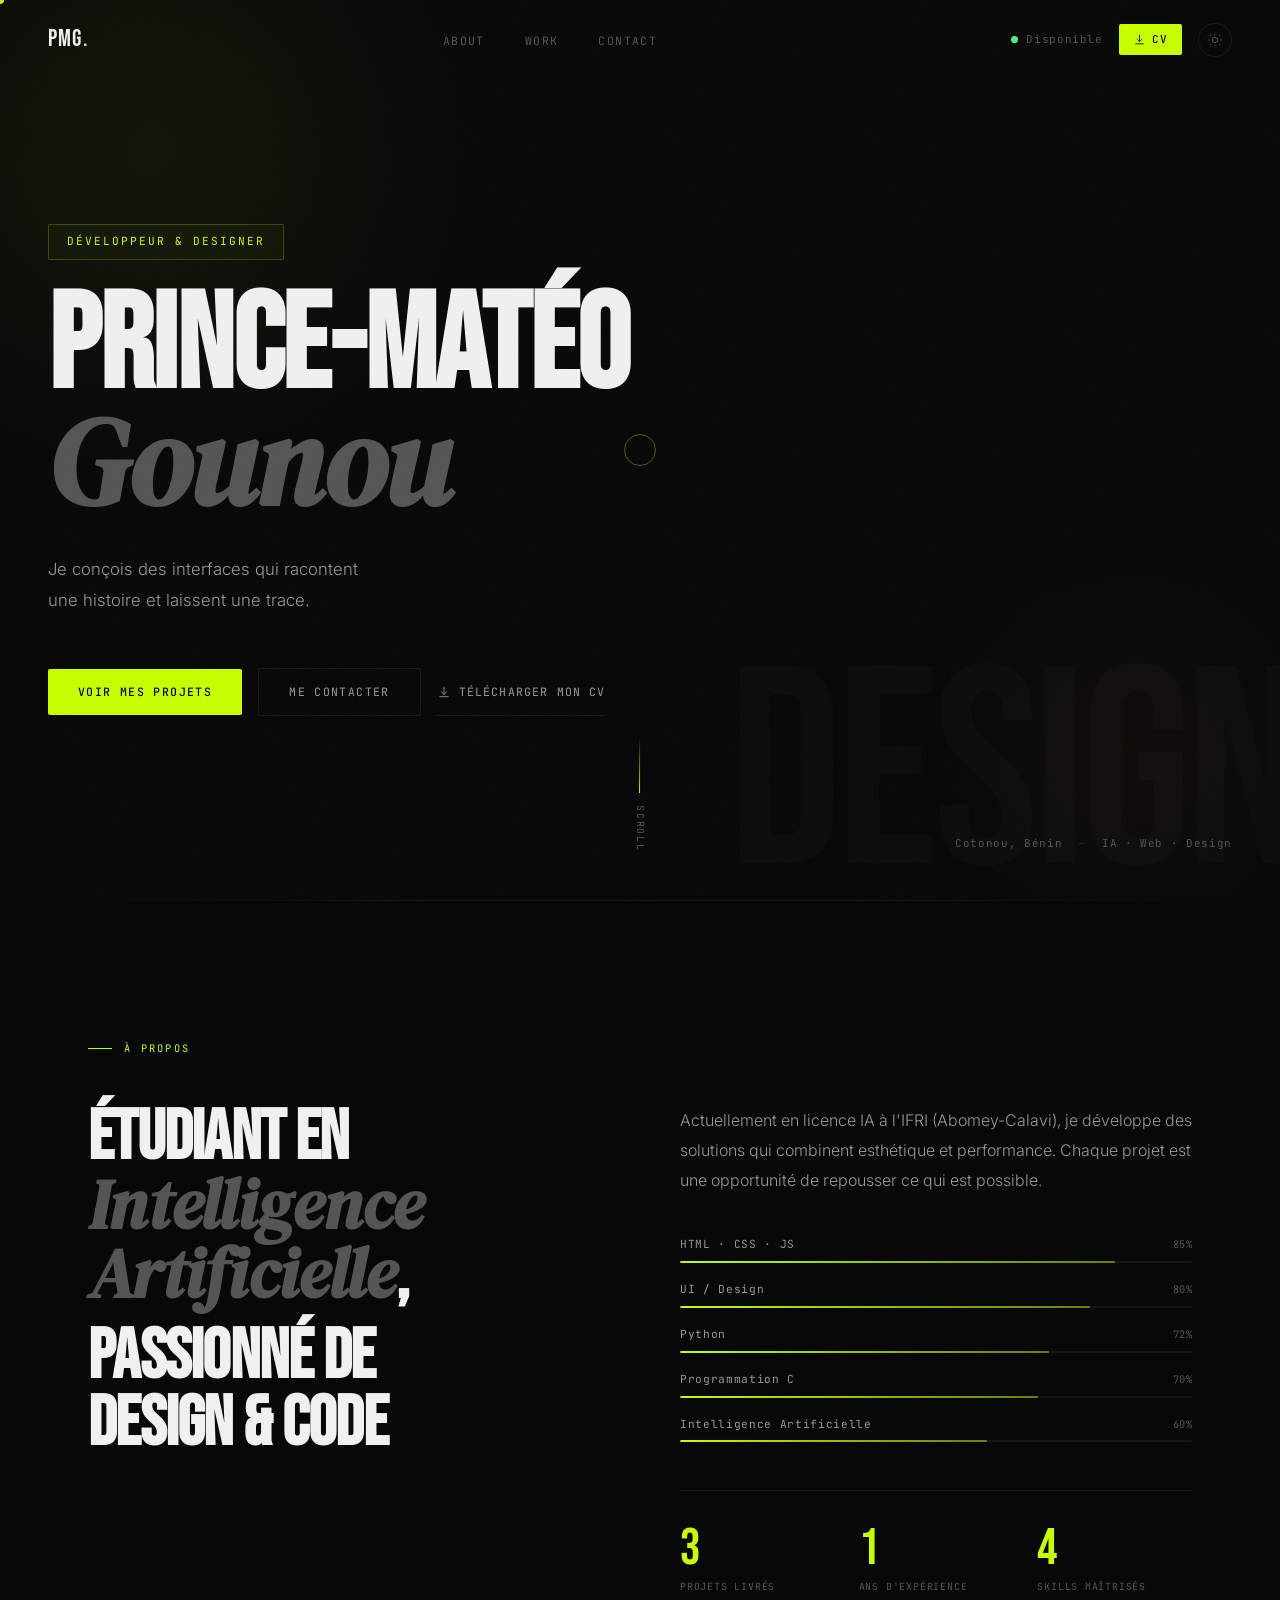
==== commit 0c8510e8: "Ajout du thème clair et upgrade golabe du design" ====
--- a/index.html
+++ b/index.html
@@ -79,6 +79,11 @@
         </svg>
         <span>CV</span>
       </a>
+      <button class="theme-toggle" id="themeToggle" aria-label="Passer en mode clair">
+        <svg viewBox="0 0 24 24" fill="none" stroke="currentColor" stroke-width="1.5" width="16" height="16">
+          <circle cx="12" cy="12" r="4"/><path d="M12 2v2M12 20v2M4.22 4.22l1.42 1.42M18.36 18.36l1.42 1.42M2 12h2M20 12h2M4.22 19.78l1.42-1.42M18.36 5.64l1.42-1.42"/>
+        </svg>
+      </button>
       <button class="hamburger" id="hamburger" aria-label="Ouvrir le menu" aria-expanded="false" aria-controls="mobileMenu">
         <span></span><span></span><span></span>
       </button>
@@ -386,10 +391,10 @@
             <div class="cc-role">Dev &amp; Designer · Cotonou</div>
             <!-- Liens sociaux -->
             <div class="cc-socials">
-              <a href="https://github.com/mateo-079" target="_blank" rel="noopener noreferrer" class="cc-social" aria-label="GitHub">
+              <a href="https://github.com/" target="_blank" rel="noopener noreferrer" class="cc-social" aria-label="GitHub">
                 <svg viewBox="0 0 24 24" fill="currentColor" aria-hidden="true"><path d="M12 2C6.477 2 2 6.484 2 12.017c0 4.425 2.865 8.18 6.839 9.504.5.092.682-.217.682-.483 0-.237-.008-.868-.013-1.703-2.782.605-3.369-1.343-3.369-1.343-.454-1.158-1.11-1.466-1.11-1.466-.908-.62.069-.608.069-.608 1.003.07 1.531 1.032 1.531 1.032.892 1.53 2.341 1.088 2.91.832.092-.647.35-1.088.636-1.338-2.22-.253-4.555-1.113-4.555-4.951 0-1.093.39-1.988 1.029-2.688-.103-.253-.446-1.272.098-2.65 0 0 .84-.27 2.75 1.026A9.564 9.564 0 0112 6.844c.85.004 1.705.115 2.504.337 1.909-1.296 2.747-1.027 2.747-1.027.546 1.379.202 2.398.1 2.651.64.7 1.028 1.595 1.028 2.688 0 3.848-2.339 4.695-4.566 4.943.359.309.678.92.678 1.855 0 1.338-.012 2.419-.012 2.747 0 .268.18.58.688.482A10.019 10.019 0 0022 12.017C22 6.484 17.522 2 12 2z"/></svg>
               </a>
-              <a href="https://www.linkedin.com/in/prince-mateo-gounou" target="_blank" rel="noopener noreferrer" class="cc-social" aria-label="LinkedIn">
+              <a href="https://linkedin.com/" target="_blank" rel="noopener noreferrer" class="cc-social" aria-label="LinkedIn">
                 <svg viewBox="0 0 24 24" fill="currentColor" aria-hidden="true"><path d="M20.447 20.452h-3.554v-5.569c0-1.328-.027-3.037-1.852-3.037-1.853 0-2.136 1.445-2.136 2.939v5.667H9.351V9h3.414v1.561h.046c.477-.9 1.637-1.85 3.37-1.85 3.601 0 4.267 2.37 4.267 5.455v6.286zM5.337 7.433a2.062 2.062 0 01-2.063-2.065 2.064 2.064 0 112.063 2.065zm1.782 13.019H3.555V9h3.564v11.452zM22.225 0H1.771C.792 0 0 .774 0 1.729v20.542C0 23.227.792 24 1.771 24h20.451C23.2 24 24 23.227 24 22.271V1.729C24 .774 23.2 0 22.222 0h.003z"/></svg>
               </a>
             </div>
@@ -424,5 +429,6 @@
   <script src="js/projects.js"  defer></script>
   <script src="js/scroll.js"    defer></script>
   <script src="js/progress.js"  defer></script>
+  <script src="js/premium.js"   defer></script>
 </body>
 </html>
--- a/styles/base.css
+++ b/styles/base.css
@@ -1,20 +1,16 @@
 /* ===========================
-   base.css — Reset · Variables · Typographie · Utilitaires globaux
+   base.css — Reset · Variables · Typographie · Utilitaires
    =========================== */
 
 @layer reset, base, components, sections, utilities;
 
-/* ── RESET ── */
 @layer reset {
-  *, *::before, *::after {
-    margin: 0;
-    padding: 0;
-    box-sizing: border-box;
-  }
+  *, *::before, *::after { margin: 0; padding: 0; box-sizing: border-box; }
 }
 
-/* ── VARIABLES & TOKENS ── */
 @layer base {
+
+  /* ── THEME SOMBRE (défaut) ── */
   :root {
     --bg:           #080808;
     --bg2:          #0e0e0e;
@@ -23,31 +19,43 @@
     --accent:       #c8ff00;
     --accent2:      #ff6b35;
     --text:         #f0f0f0;
-    --text-muted:   #666;
+    --text-muted:   #555;
     --text-dim:     #999;
     --font-display: 'Bebas Neue', sans-serif;
     --font-serif:   'DM Serif Display', serif;
     --font-mono:    'JetBrains Mono', monospace;
     --font-body:    'Inter', sans-serif;
     --nav-h:        80px;
-
-    /* Spacing tokens */
-    --space-xs:  8px;
-    --space-sm:  16px;
-    --space-md:  32px;
-    --space-lg:  48px;
-    --space-xl:  80px;
-    --space-2xl: 140px;
-
-    /* Easing tokens */
+    --space-xs:  8px;  --space-sm: 16px; --space-md:  32px;
+    --space-lg: 48px;  --space-xl: 80px; --space-2xl: 140px;
     --ease-out:    cubic-bezier(0.4, 0, 0.2, 1);
     --ease-spring: cubic-bezier(0.34, 1.56, 0.64, 1);
+
+    /* Magnetic button vars */
+    --mag-x: 0px; --mag-y: 0px;
   }
 
-  html {
-    scroll-behavior: smooth;
-    cursor: none;
+  /* ── THEME CLAIR E — Ciel & Encre ── */
+  [data-theme="light"] {
+    --bg:           #eef4ff;
+    --bg2:          #f8faff;
+    --surface:      #ffffff;
+    --border:       rgba(59,91,219,0.12);
+    --accent:       #3b5bdb;
+    --accent2:      #e85d2a;
+    --text:         #0a1540;
+    --text-muted:   #6677aa;
+    --text-dim:     #8899bb;
   }
+
+  /* ── TRANSITION THEME ── */
+  body, body * {
+    transition: background-color 0.35s var(--ease-out),
+                color 0.35s var(--ease-out),
+                border-color 0.35s var(--ease-out);
+  }
+
+  html { scroll-behavior: smooth; cursor: none; }
 
   body {
     background: var(--bg);
@@ -58,23 +66,19 @@
     overflow-x: hidden;
   }
 
-  /* ── NOISE OVERLAY ── */
+  /* ── NOISE ── */
   .noise {
-    position: fixed;
-    inset: 0;
-    z-index: 998;
-    pointer-events: none;
+    position: fixed; inset: 0;
+    z-index: 998; pointer-events: none;
     opacity: 0.03;
     background-image: url("data:image/svg+xml,%3Csvg viewBox='0 0 256 256' xmlns='http://www.w3.org/2000/svg'%3E%3Cfilter id='noise'%3E%3CfeTurbulence type='fractalNoise' baseFrequency='0.9' numOctaves='4' stitchTiles='stitch'/%3E%3C/filter%3E%3Crect width='100%25' height='100%25' filter='url(%23noise)'/%3E%3C/svg%3E");
     background-size: 200px;
   }
 
+  [data-theme="light"] .noise { opacity: 0.015; }
+
   /* ── CONTAINER ── */
-  .container {
-    max-width: 1200px;
-    margin: 0 auto;
-    padding: 0 var(--space-lg);
-  }
+  .container { max-width: 1200px; margin: 0 auto; padding: 0 var(--space-lg); }
 
   /* ── SECTION LABELS & TITLES ── */
   .section-label {
@@ -84,16 +88,13 @@
     letter-spacing: 0.22em;
     text-transform: uppercase;
     margin-bottom: 20px;
-    display: flex;
-    align-items: center;
-    gap: 12px;
+    display: flex; align-items: center; gap: 12px;
   }
 
   .section-label::before {
     content: '';
     display: inline-block;
-    width: 24px;
-    height: 1px;
+    width: 24px; height: 1px;
     background: var(--accent);
     flex-shrink: 0;
   }
@@ -113,9 +114,11 @@
   }
 
   .section-title.centered { text-align: center; }
+
+  .title-gap { display: inline-block; margin-top: 0.18em; }
 }
 
-/* ── REDUCED MOTION — Accessibilité obligatoire ── */
+/* ── REDUCED MOTION ── */
 @media (prefers-reduced-motion: reduce) {
   *, *::before, *::after {
     animation-duration: 0.01ms !important;
@@ -131,4 +134,5 @@
   .cursor, .cursor-trail { display: none; }
   html { cursor: auto; }
   a, button { cursor: pointer; }
+  .hamburger { cursor: pointer !important; }
 }
--- a/styles/nav.css
+++ b/styles/nav.css
@@ -1,29 +1,21 @@
-/* ===========================
-   nav.css — Navigation principale & menu mobile
-   =========================== */
+/* nav.css — Navigation + mobile menu + theme toggle */
 
 @layer sections {
 
   /* ── BARRE DE PROGRESSION ── */
   .read-progress {
-    position: fixed;
-    top: 0; left: 0;
-    height: 2px;
-    width: 0%;
+    position: fixed; top: 0; left: 0;
+    height: 2px; width: 0%;
     background: linear-gradient(to right, var(--accent), var(--accent2));
-    z-index: 999;
-    pointer-events: none;
+    z-index: 999; pointer-events: none;
     transition: width 0.1s linear;
   }
 
   /* ── NAV ── */
   .nav {
-    position: fixed;
-    top: 0; left: 0; right: 0;
+    position: fixed; top: 0; left: 0; right: 0;
     z-index: 200;
-    display: flex;
-    align-items: center;
-    justify-content: space-between;
+    display: flex; align-items: center; justify-content: space-between;
     padding: 0 var(--space-lg);
     height: var(--nav-h);
     transition: background 0.4s, backdrop-filter 0.4s, height 0.4s, border-color 0.4s;
@@ -38,21 +30,22 @@
     border-bottom: 1px solid var(--border);
   }
 
+  [data-theme="light"] .nav.scrolled {
+    background: rgba(238,244,255,0.92);
+  }
+
   .nav-logo {
     font-family: var(--font-display);
     font-size: 1.5rem;
     letter-spacing: 0.05em;
     color: var(--text);
     text-decoration: none;
+    cursor: none;
   }
 
   .dot { color: var(--accent); }
 
-  .nav-links {
-    display: flex;
-    gap: 40px;
-    list-style: none;
-  }
+  .nav-links { display: flex; gap: 40px; list-style: none; }
 
   .nav-links a {
     font-family: var(--font-mono);
@@ -64,14 +57,13 @@
     transition: color 0.3s;
     position: relative;
     padding-bottom: 4px;
+    cursor: none;
   }
 
   .nav-links a::after {
     content: '';
-    position: absolute;
-    bottom: 0; left: 0;
-    width: 0;
-    height: 1px;
+    position: absolute; bottom: 0; left: 0;
+    width: 0; height: 1px;
     background: var(--accent);
     transition: width 0.35s var(--ease-out);
   }
@@ -82,16 +74,10 @@
   .nav-links a:hover::after,
   .nav-links a.active::after { width: 100%; }
 
-  .nav-right {
-    display: flex;
-    align-items: center;
-    gap: 24px;
-  }
+  .nav-right { display: flex; align-items: center; gap: 16px; }
 
   .nav-status {
-    display: flex;
-    align-items: center;
-    gap: 8px;
+    display: flex; align-items: center; gap: 8px;
     font-family: var(--font-mono);
     font-size: 0.68rem;
     color: var(--text-muted);
@@ -99,10 +85,8 @@
   }
 
   .status-dot {
-    width: 7px;
-    height: 7px;
-    border-radius: 50%;
-    background: #44ff77;
+    width: 7px; height: 7px;
+    border-radius: 50%; background: #44ff77;
     flex-shrink: 0;
     animation: pulse-dot 2s ease infinite;
   }
@@ -112,159 +96,149 @@
     50%       { box-shadow: 0 0 0 5px rgba(68,255,119,0); }
   }
 
-  /* ── BOUTON CV NAV ── */
+  /* ── BOUTON CV ── */
   .btn-cv {
-    display: inline-flex;
-    align-items: center;
-    gap: 6px;
+    display: inline-flex; align-items: center; gap: 6px;
     font-family: var(--font-mono);
-    font-size: 0.68rem;
-    font-weight: 500;
-    letter-spacing: 0.1em;
-    text-transform: uppercase;
+    font-size: 0.68rem; font-weight: 500;
+    letter-spacing: 0.1em; text-transform: uppercase;
     text-decoration: none;
     color: #080808;
     background: var(--accent);
-    padding: 7px 14px;
-    border-radius: 2px;
-    cursor: none;
+    padding: 7px 14px; border-radius: 2px;
+    cursor: pointer;
     transition: box-shadow 0.3s var(--ease-out), transform 0.2s var(--ease-out);
   }
 
-  .btn-cv svg {
-    width: 13px;
-    height: 13px;
-    flex-shrink: 0;
-    transition: transform 0.3s var(--ease-out);
-  }
-
-  .btn-cv:hover {
-    box-shadow: 0 0 24px rgba(200, 255, 0, 0.35);
-    transform: translateY(-1px);
-  }
-
-  .btn-cv:hover svg {
-    transform: translateY(2px);
-  }
-
-  /* Cacher le texte "CV" sur mobile, garder l'icône */
+  .btn-cv svg { width: 13px; height: 13px; flex-shrink: 0; transition: transform 0.3s var(--ease-out); }
+  .btn-cv:hover { box-shadow: 0 0 24px rgba(200,255,0,0.35); transform: translateY(-1px); }
+  .btn-cv:hover svg { transform: translateY(2px); }
+
+  [data-theme="light"] .btn-cv { color: #ffffff; }
+  [data-theme="light"] .btn-cv:hover { box-shadow: 0 0 24px rgba(59,91,219,0.4); }
+
+  /* ── THEME TOGGLE ── */
+  .theme-toggle {
+    display: flex; align-items: center; justify-content: center;
+    width: 34px; height: 34px;
+    background: transparent;
+    border: 1px solid var(--border);
+    border-radius: 50%;
+    color: var(--text-muted);
+    cursor: pointer;
+    transition: color 0.3s, border-color 0.3s, transform 0.2s var(--ease-out), background 0.3s;
+  }
+
+  .theme-toggle:hover {
+    color: var(--accent);
+    border-color: var(--accent);
+    transform: rotate(20deg);
+  }
+
+  /* ── HAMBURGER ── */
+  .hamburger {
+    display: none;
+    flex-direction: column; justify-content: center;
+    gap: 5px; width: 36px; height: 36px;
+    background: transparent;
+    border: 1px solid var(--border);
+    border-radius: 4px;
+    cursor: pointer !important;
+    padding: 8px;
+    transition: border-color 0.3s;
+    -webkit-tap-highlight-color: transparent;
+    touch-action: manipulation;
+  }
+
+  .hamburger:hover { border-color: rgba(255,255,255,0.2); }
+  [data-theme="light"] .hamburger:hover { border-color: rgba(59,91,219,0.4); }
+
+  .hamburger span {
+    display: block; width: 100%; height: 1px;
+    background: var(--text-dim);
+    transition: transform 0.3s, opacity 0.3s, background 0.3s;
+    transform-origin: center;
+    pointer-events: none;
+  }
+
+  .hamburger.active span:nth-child(1) { transform: translateY(6px) rotate(45deg); background: var(--accent); }
+  .hamburger.active span:nth-child(2) { opacity: 0; }
+  .hamburger.active span:nth-child(3) { transform: translateY(-6px) rotate(-45deg); background: var(--accent); }
+
+  /* ── MOBILE MENU ── */
+  .mobile-menu {
+    position: fixed; top: 0; right: -100%;
+    width: min(320px, 85vw); height: 100vh;
+    background: var(--bg2);
+    border-left: 1px solid var(--border);
+    z-index: 300;
+    display: flex; flex-direction: column;
+    justify-content: center; gap: 8px;
+    padding: 60px 40px;
+    transition: right 0.45s var(--ease-out);
+  }
+
+  .mobile-menu.open { right: 0; }
+
+  .mobile-close {
+    position: absolute; top: 24px; right: 24px;
+    background: transparent;
+    border: 1px solid var(--border);
+    color: var(--text-muted);
+    font-size: 1rem;
+    width: 36px; height: 36px;
+    border-radius: 4px;
+    cursor: pointer;
+    transition: color 0.3s, border-color 0.3s;
+    display: flex; align-items: center; justify-content: center;
+  }
+
+  .mobile-close:hover { color: var(--text); border-color: rgba(255,255,255,0.2); }
+
+  .mobile-link {
+    font-family: var(--font-display);
+    font-size: 2.8rem;
+    color: var(--text-muted);
+    text-decoration: none;
+    letter-spacing: 0.02em;
+    transition: color 0.3s, transform 0.3s;
+    display: block; line-height: 1.1;
+  }
+
+  .mobile-link:hover { color: var(--accent); transform: translateX(8px); }
+
+  .mobile-link--cv {
+    font-size: 1.8rem;
+    color: var(--accent) !important;
+    margin-top: 8px; padding-top: 16px;
+    border-top: 1px solid var(--border);
+  }
+
+  .mobile-overlay {
+    position: fixed; inset: 0;
+    background: rgba(0,0,0,0.7);
+    z-index: 250; opacity: 0;
+    pointer-events: none;
+    transition: opacity 0.4s;
+    backdrop-filter: blur(4px);
+  }
+
+  .mobile-overlay.open { opacity: 1; pointer-events: all; }
+
+  /* ── RESPONSIVE ── */
+  @media (max-width: 960px) {
+    .hamburger  { display: flex; }
+    .nav-links  { display: none; }
+    .nav-status { display: none; }
+  }
+
+  @media (max-width: 768px) {
+    .nav { padding: 0 24px; }
+    .mobile-link { font-size: 2.2rem; }
+  }
+
   @media (max-width: 560px) {
     .btn-cv span { display: none; }
     .btn-cv { padding: 7px 10px; }
   }
-
-  /* ── HAMBURGER ── */
-  .hamburger {
-    display: none;
-    flex-direction: column;
-    justify-content: center;
-    gap: 5px;
-    width: 36px;
-    height: 36px;
-    background: transparent;
-    border: 1px solid var(--border);
-    border-radius: 4px;
-    cursor: none;
-    padding: 8px;
-    transition: border-color 0.3s;
-  }
-
-  .hamburger:hover { border-color: rgba(255,255,255,0.2); }
-
-  .hamburger span {
-    display: block;
-    width: 100%;
-    height: 1px;
-    background: var(--text-dim);
-    transition: transform 0.3s, opacity 0.3s, background 0.3s;
-    transform-origin: center;
-  }
-
-  .hamburger.active span:nth-child(1) { transform: translateY(6px) rotate(45deg); background: var(--accent); }
-  .hamburger.active span:nth-child(2) { opacity: 0; }
-  .hamburger.active span:nth-child(3) { transform: translateY(-6px) rotate(-45deg); background: var(--accent); }
-
-  /* ── MOBILE MENU ── */
-  .mobile-menu {
-    position: fixed;
-    top: 0; right: -100%;
-    width: min(320px, 85vw);
-    height: 100vh;
-    background: #0c0c0c;
-    border-left: 1px solid var(--border);
-    z-index: 300;
-    display: flex;
-    flex-direction: column;
-    justify-content: center;
-    gap: 8px;
-    padding: 60px 40px;
-    transition: right 0.45s var(--ease-out);
-  }
-
-  .mobile-menu.open { right: 0; }
-
-  .mobile-close {
-    position: absolute;
-    top: 24px; right: 24px;
-    background: transparent;
-    border: 1px solid var(--border);
-    color: var(--text-muted);
-    font-size: 1rem;
-    width: 36px;
-    height: 36px;
-    border-radius: 4px;
-    cursor: none;
-    transition: color 0.3s, border-color 0.3s;
-    display: flex;
-    align-items: center;
-    justify-content: center;
-  }
-
-  .mobile-close:hover { color: var(--text); border-color: rgba(255,255,255,0.2); }
-
-  .mobile-link {
-    font-family: var(--font-display);
-    font-size: 2.8rem;
-    color: var(--text-muted);
-    text-decoration: none;
-    letter-spacing: 0.02em;
-    transition: color 0.3s, transform 0.3s;
-    display: block;
-    line-height: 1.1;
-  }
-
-  .mobile-link:hover { color: var(--accent); transform: translateX(8px); }
-
-  .mobile-overlay {
-    position: fixed;
-    inset: 0;
-    background: rgba(0,0,0,0.7);
-    z-index: 250;
-    opacity: 0;
-    pointer-events: none;
-    transition: opacity 0.4s;
-    backdrop-filter: blur(4px);
-  }
-
-  .mobile-overlay.open { opacity: 1; pointer-events: all; }
-
-  /* ── RESPONSIVE ── */
-  @media (max-width: 960px) {
-    .hamburger { display: flex; }
-    .nav-links  { display: none; }
-  }
-
-  @media (max-width: 768px) {
-    .nav { padding: 0 24px; }
-    .mobile-link { font-size: 2.2rem; }
-  }
-}
-
-  /* ── CV dans mobile menu ── */
-  .mobile-link--cv {
-    font-size: 1.8rem;
-    color: var(--accent) !important;
-    margin-top: 8px;
-    padding-top: 16px;
-    border-top: 1px solid var(--border);
-  }+}
--- a/styles/hero.css
+++ b/styles/hero.css
@@ -198,4 +198,16 @@
     .hero-meta, .hero-scroll { display: none; }
     .hero-cta { flex-direction: column; align-items: flex-start; }
   }
-}+}
+
+  /* ── THEME CLAIR ── */
+  [data-theme="light"] .hero::before {
+    background: radial-gradient(circle, rgba(59,91,219,0.06) 0%, transparent 65%);
+  }
+  [data-theme="light"] .hero::after {
+    background: radial-gradient(circle, rgba(232,93,42,0.05) 0%, transparent 65%);
+  }
+  [data-theme="light"] .scroll-line {
+    background: linear-gradient(to bottom, transparent, var(--accent));
+  }
+  [data-theme="light"] .hero-bg-text { color: rgba(59,91,219,0.04); }
--- a/styles/about.css
+++ b/styles/about.css
@@ -128,4 +128,10 @@
   .title-gap {
     display: inline-block;
     margin-top: 0.18em;
-  }+  }
+
+  /* ── THEME CLAIR ── */
+  [data-theme="light"] .skill-fill { background: linear-gradient(to right, var(--accent), rgba(59,91,219,0.5)); }
+  [data-theme="light"] .skill-bar  { background: rgba(59,91,219,0.08); }
+  [data-theme="light"] .stat-num   { color: var(--accent); }
+  [data-theme="light"] .about-stats { border-top-color: var(--border); }
--- a/styles/projects.css
+++ b/styles/projects.css
@@ -259,4 +259,43 @@
     .project-link     { grid-template-columns: 1fr; gap: 12px; padding: 32px 24px; }
     .project-number   { display: none; }
   }
-}+}
+
+  /* ── GLOW HOVER sur les cards ── */
+  .project-card {
+    --glow-x: 50%;
+    --glow-y: 50%;
+    --glow-op: 0;
+    position: relative;
+  }
+
+  .project-card::before {
+    content: '';
+    position: absolute;
+    inset: 0;
+    background: radial-gradient(
+      300px circle at var(--glow-x) var(--glow-y),
+      rgba(200,255,0,0.04),
+      transparent 70%
+    );
+    opacity: var(--glow-op);
+    transition: opacity 0.4s;
+    pointer-events: none;
+    z-index: 0;
+  }
+
+  [data-theme="light"] .project-card::before {
+    background: radial-gradient(
+      300px circle at var(--glow-x) var(--glow-y),
+      rgba(59,91,219,0.06),
+      transparent 70%
+    );
+  }
+
+  /* Thème clair — cards */
+  [data-theme="light"] .project-link:hover { background: rgba(59,91,219,0.03); }
+  [data-theme="light"] .project-link:hover .project-number { color: var(--accent); }
+  [data-theme="light"] .project-link:hover .project-title  { color: var(--accent); }
+  [data-theme="light"] .project-link:hover .project-arrow  { border-color: var(--accent); color: var(--accent); }
+  [data-theme="light"] .project-screen { border-color: rgba(59,91,219,0.15); box-shadow: 0 24px 64px rgba(59,91,219,0.08); }
+  [data-theme="light"] .project-link:hover .project-screen { box-shadow: 0 32px 80px rgba(59,91,219,0.15), 0 0 40px rgba(59,91,219,0.06); }
--- a/styles/contact.css
+++ b/styles/contact.css
@@ -176,4 +176,9 @@
     .contact-card { padding: 36px 28px; }
     .contact-grid { gap: 40px; }
   }
-}+}
+
+  /* ── THEME CLAIR ── */
+  [data-theme="light"] .contact-card { background: #ffffff; border-color: rgba(59,91,219,0.15); }
+  [data-theme="light"] .contact-link:hover { color: var(--accent); }
+  [data-theme="light"] .cc-social:hover { color: var(--accent); border-color: rgba(59,91,219,0.4); }
--- a/styles/footer.css
+++ b/styles/footer.css
@@ -31,4 +31,7 @@
   @media (max-width: 768px) {
     .footer-inner { flex-direction: column; text-align: center; }
   }
-}+}
+
+  /* ── THEME CLAIR ── */
+  [data-theme="light"] .footer { border-top-color: var(--border); }
